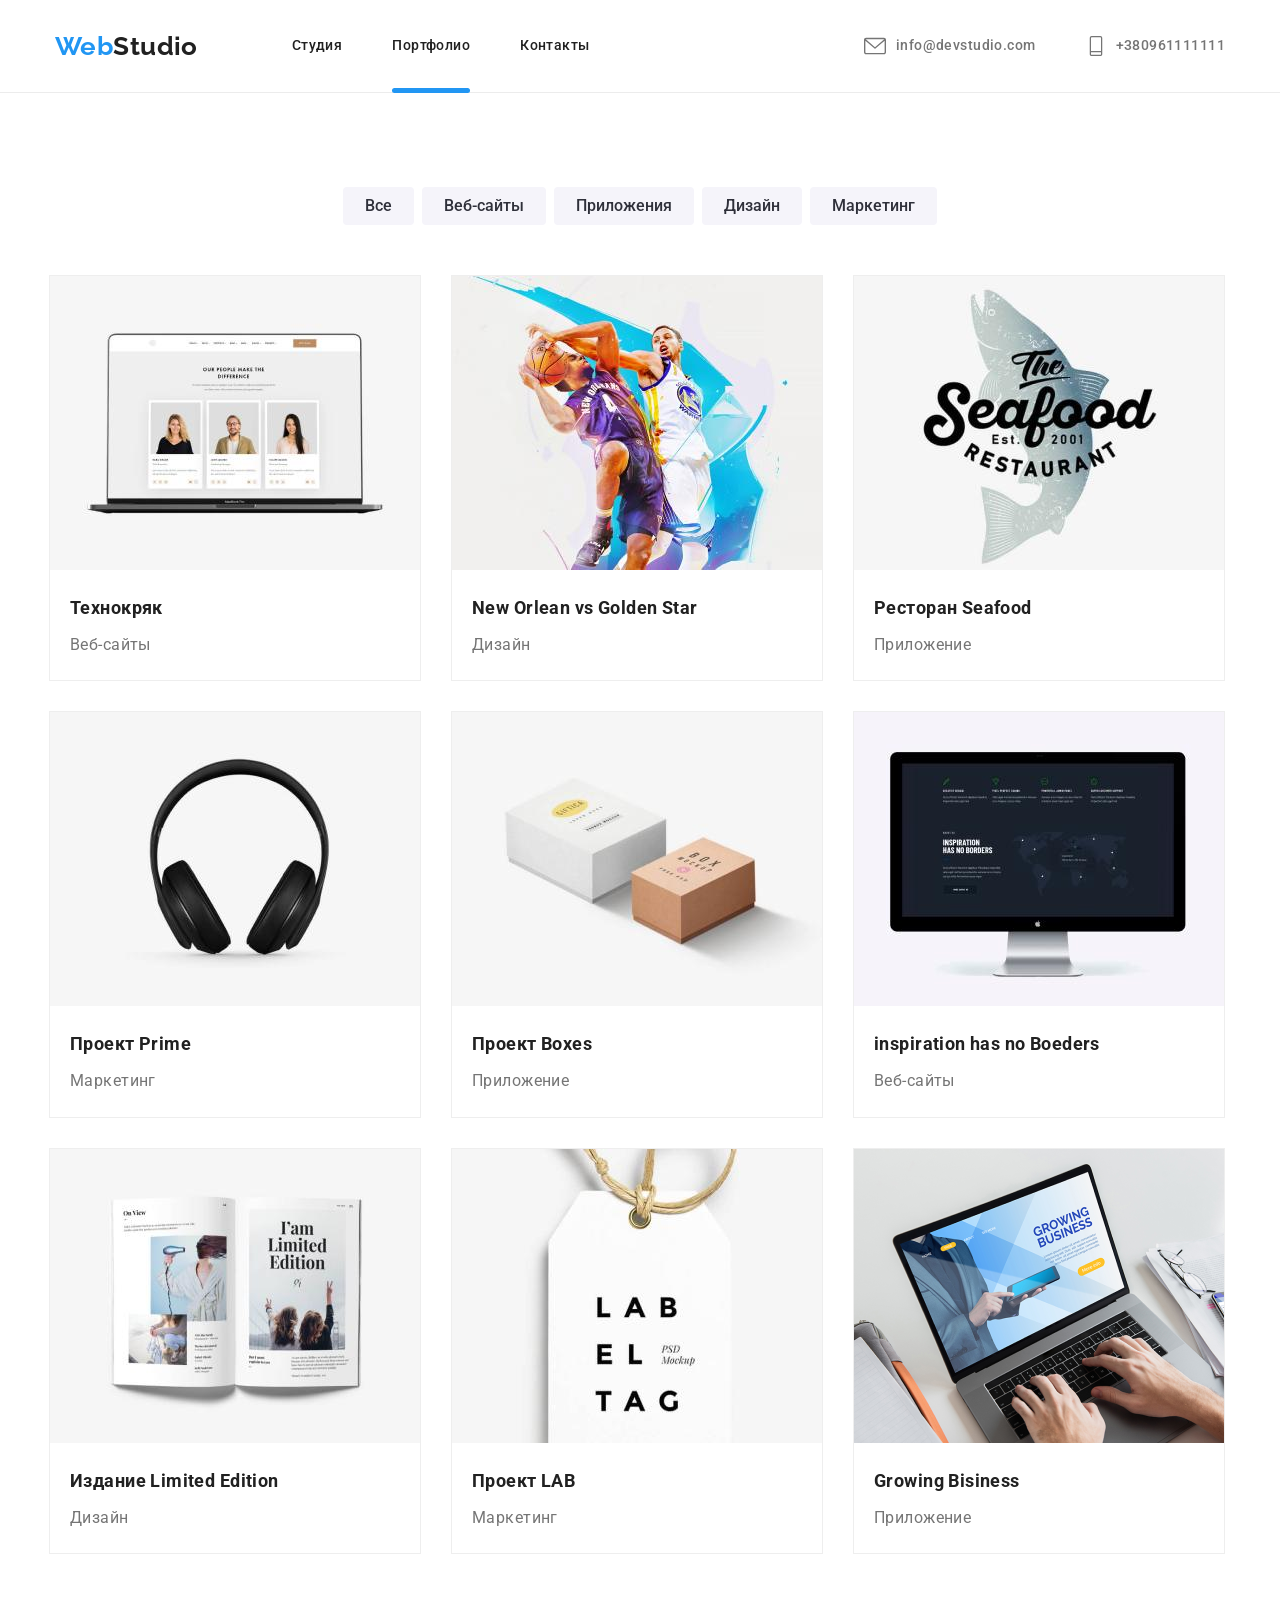
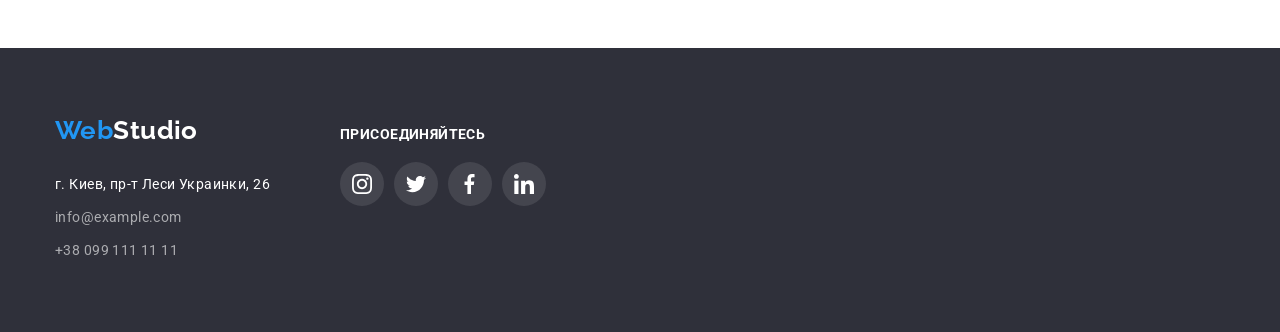
==== portfolio.html @ d7cb38e1 "Add files via upload" ====
<!DOCTYPE html>
<html lang="ru">
  <head>
    <meta charset="UTF-8" />
    <meta http-equiv="X-UA-Compatible" content="IE=edge" />
    <meta name="viewport" content="width=device-width, initial-scale=1.0" />
    <title>Document</title>
    <link rel="preconnect" href="https://fonts.googleapis.com" />
    <link rel="preconnect" href="https://fonts.gstatic.com" crossorigin />
    <link
      href="https://fonts.googleapis.com/css2?family=Raleway:wght@700&family=Roboto:wght@400;500;700;900&display=swap"
      rel="stylesheet"
    />
    <link
      rel="stylesheet"
      href="https://cdnjs.cloudflare.com/ajax/libs/modern-normalize/1.1.0/modern-normalize.min.css"
      integrity="sha512-wpPYUAdjBVSE4KJnH1VR1HeZfpl1ub8YT/NKx4PuQ5NmX2tKuGu6U/JRp5y+Y8XG2tV+wKQpNHVUX03MfMFn9Q=="
      crossorigin="anonymous"
      referrerpolicy="no-referrer"
    />
    <link rel="stylesheet" href="./css/style.css" />
  </head>

  <body>
    <header class="page-header">
      <div class="container header-container">
        <nav class="header-navigation link">
          <a href="/" class="logo link header-logo"> Web<span class="web">Studio</span> </a>
          <ul class="header-list list">
            <li class="header-item">
              <a class="link header-link" href="./index.html">Студия</a>
            </li>
            <li class="header-item">
              <a class="link header-link current" href="./portfolio.html">Портфолио</a>
            </li>
            <li class="header-item">
              <a class="link header-link" href="">Контакты</a>
            </li>
          </ul>
        </nav>

        <ul class="list header-contact">
          <li class="header-mail-item">
            <a class="link header-mail-link" href="mailto:info@devstudio.com">
              <svg class="mail">
                <use href="./images/sprite.svg#icon-mail"></use></svg
              >info@devstudio.com</a
            >
          </li>

          <li class="header-tell-item">
            <a class="link header-tell-link" href="tel:+380961111111">
              <svg class="phone">
                <use href="./images/sprite.svg#icon-phone"></use></svg
              >+380961111111</a
            >
          </li>
        </ul>
      </div>
    </header>
    <main>
      <section class="section">
        <div class="container">
          <ul class="list filter-list">
            <li class="filter-item">
              <button class="button-link" type="button">Все</button>
            </li>
            <li class="filter-item">
              <button class="button-link" type="button">Веб-сайты</button>
            </li>
            <li class="filter-item">
              <button class="button-link" type="button">Приложения</button>
            </li>
            <li class="filter-item">
              <button class="button-link" type="button">Дизайн</button>
            </li>
            <li class="filter-item">
              <button class="button-link" type="button">Маркетинг</button>
            </li>
          </ul>

          <ul class="list flex-container">
            <li class="flex-item cards-box__project-item">
              <a href="" class="cards-box__project-link">
                <div class="cards-box__project-item-bottom">
                  <img src="./images/notebookfront.jpg" alt="Ноутбук с изображением сайта " width="370" />
                  <p class="cards-box__overlay">
                    Технокряк это современная площадка распространения коронавируса. Компании используют эту платформу
                    для цифрового шпионажа и атак на защищённые сервера конкурентов.
                  </p>
                </div>
                <div class="cards-box__portfolio-overlay">
                  <h3 class="cards-box__project-title">Технокряк</h3>
                  <p class="cards-box__project-item-text">Веб-сайты</p>
                </div>
              </a>
            </li>

            <li class="flex-item cards-box__project-item">
              <a href="" class="cards-box__project-link">
                <div class="cards-box__project-item-bottom">
                  <img src="./images/sport.jpg" alt="Баскетболбный матч" width="370" />
                  <p class="cards-box__overlay">
                    Технокряк это современная площадка распространения коронавируса. Компании используют эту платформу
                    для цифрового шпионажа и атак на защищённые сервера конкурентов.
                  </p>
                </div>
                <div class="cards-box__portfolio-overlay">
                  <h3 class="cards-box__project-title">New Orlean vs Golden Star</h3>
                  <p class="cards-box__project-item-text">Дизайн</p>
                </div>
              </a>
            </li>
            <li class="flex-item cards-box__project-item">
              <a href="" class="cards-box__project-link">
                <div class="cards-box__project-item-bottom">
                  <img src="./images/fish.jpg" alt="Новый ресторан " width="370" />
                  <p class="cards-box__overlay">
                    Технокряк это современная площадка распространения коронавируса. Компании используют эту платформу
                    для цифрового шпионажа и атак на защищённые сервера конкурентов.
                  </p>
                </div>
                <div class="cards-box__portfolio-overlay">
                  <h3 class="cards-box__project-title">Ресторан Seafood</h3>
                  <p class="cards-box__project-item-text">Приложение</p>
                </div>
              </a>
            </li>

            <li class="flex-item cards-box__project-item">
              <a href="" class="cards-box__project-link">
                <div class="cards-box__project-item-bottom">
                  <img src="./images/headphones.jpg" alt="Изображение наушников" width="370" />
                  <p class="cards-box__overlay">
                    Технокряк это современная площадка распространения коронавируса. Компании используют эту платформу
                    для цифрового шпионажа и атак на защищённые сервера конкурентов.
                  </p>
                </div>
                <div class="cards-box__portfolio-overlay">
                  <h3 class="cards-box__project-title">Проект Prime</h3>
                  <p class="cards-box__project-item-text">Маркетинг</p>
                </div>
              </a>
            </li>

            <li class="flex-item cards-box__project-item">
              <a href="" class="cards-box__project-link">
                <div class="cards-box__project-item-bottom">
                  <img src="./images/box.jpg" alt="Изображение коробок " width="370" />
                  <p class="cards-box__overlay">
                    Технокряк это современная площадка распространения коронавируса. Компании используют эту платформу
                    для цифрового шпионажа и атак на защищённые сервера конкурентов.
                  </p>
                </div>
                <div class="cards-box__portfolio-overlay">
                  <h3 class="cards-box__project-title">Проект Boxes</h3>
                  <p class="cards-box__project-item-text">Приложение</p>
                </div>
              </a>
            </li>
            <li class="flex-item cards-box__project-item">
              <a href="" class="cards-box__project-link">
                <div class="cards-box__project-item-bottom">
                  <img src="./images/monitor.jpg" alt="Изоброжение монитора" width="370" />
                  <p class="cards-box__overlay">
                    Технокряк это современная площадка распространения коронавируса. Компании используют эту платформу
                    для цифрового шпионажа и атак на защищённые сервера конкурентов.
                  </p>
                </div>
                <div class="cards-box__portfolio-overlay">
                  <h3 class="cards-box__project-title">inspiration has no Boeders</h3>
                  <p class="cards-box__project-item-text">Веб-сайты</p>
                </div>
              </a>
            </li>

            <li class="flex-item cards-box__project-item">
              <a href="" class="cards-box__project-link">
                <div class="cards-box__project-item-bottom">
                  <img src="./images/magazine.jpg" alt="Журнал" width="370" />
                  <p class="cards-box__overlay">
                    Технокряк это современная площадка распространения коронавируса. Компании используют эту платформу
                    для цифрового шпионажа и атак на защищённые сервера конкурентов.
                  </p>
                </div>
                <div class="cards-box__portfolio-overlay">
                  <h3 class="cards-box__project-title">Издание Limited Edition</h3>
                  <p class="cards-box__project-item-text">Дизайн</p>
                </div>
              </a>
            </li>

            <li class="flex-item cards-box__project-item">
              <a href="" class="cards-box__project-link">
                <div class="cards-box__project-item-bottom">
                  <img src="./images/price.jpg" alt="Ценник" width="370" />
                  <p class="cards-box__overlay">
                    Технокряк это современная площадка распространения коронавируса. Компании используют эту платформу
                    для цифрового шпионажа и атак на защищённые сервера конкурентов.
                  </p>
                </div>
                <div class="cards-box__portfolio-overlay">
                  <h3 class="cards-box__project-title">Проект LAB</h3>
                  <p class="cards-box__project-item-text">Маркетинг</p>
                </div>
              </a>
            </li>
            <li class="flex-item cards-box__project-item">
              <a href="" class="cards-box__project-link">
                <div class="cards-box__project-item-bottom">
                  <img src="./images/notebook.png" alt="Работа за ноутбуком  " width="370" />
                  <p class="cards-box__overlay">
                    Технокряк это современная площадка распространения коронавируса. Компании используют эту платформу
                    для цифрового шпионажа и атак на защищённые сервера конкурентов.
                  </p>
                </div>
                <div class="cards-box__portfolio-overlay">
                  <h3 class="cards-box__project-title">Growing Bisiness</h3>
                  <p class="cards-box__project-item-text">Приложение</p>
                </div>
              </a>
            </li>
          </ul>
        </div>
      </section>
    </main>
    <footer class="footer">
      <div class="container footer-container">
        <div class="footer-logo-item">
          <a href="/" class="footer-logo logo link"> Web<span class="web-white">Studio</span> </a>

          <address class="address-item">
            <ul class="list address">
              <li class="address-item">
                <a
                  class="link footer-adress-text"
                  href="https://www.google.com.ua/maps/place/%D0%B1%D1%83%D0%BB.+%D0%9B%D0%B5%D1%81%D0%B8+%D0%A3%D0%BA%D1%80%D0%B0%D0%B8%D0%BD%D0%BA%D0%B8,+2%D0%B0,+%D0%9A%D0%B8%D0%B5%D0%B2,+01001/@50.4380726,30.5230776,17z/data=!3m1!4b1!4m5!3m4!1s0x40d4cf01cf07e4e5:0x1105cfa09cf56e56!8m2!3d50.4380726!4d30.5252663?hl=ru"
                >
                  г. Киев, пр-т Леси Украинки, 26
                </a>
              </li>

              <li class="address-item">
                <a class="footer-contact-link link footer-mail" href="mailto:info@example.com">info@example.com</a>
              </li>
              <li class="address-item">
                <a class="link footer-tel-link" href="tel:+380991111111">+38 099 111 11 11</a>
              </li>
            </ul>
          </address>
        </div>

        <div class="footer-container-item">
          <h2 class="footer-social-item">ПРИСОЕДИНЯЙТЕСЬ</h2>

          <ul class="adress-social-company">
            <li class="adress-social-network">
              <a href="#" class="adress-social-link adress-instagram" aria-label="adress-instagram">
                <svg class="adress-icon" width="20" height="20">
                  <use href="./images/sprite.svg#icon-instagram"></use>
                </svg>
              </a>
            </li>
            <li class="adress-social-network">
              <a href="#" class="adress-social-link adress-twitter" aria-label="adress-twitter">
                <svg class="adress-icon" width="20" height="20">
                  <use href="./images/sprite.svg#icon-twitter"></use>
                </svg>
              </a>
            </li>

            <li class="adress-social-network">
              <a href="#" class="adress-social-link adress-facebook" aria-label="adress-facebook">
                <svg class="adress-icon" width="20" height="20">
                  <use href="./images/sprite.svg#icon-facebook"></use>
                </svg>
              </a>
            </li>

            <li class="adress-social-network">
              <a href="#" class="adress-social-link adress-linkedin" aria-label="adress-linkedin">
                <svg class="adress-icon" width="20" height="20">
                  <use href="./images/sprite.svg#icon-linkidin"></use>
                </svg>
              </a>
            </li>
          </ul>
        </div>
      </div>
    </footer>
  </body>
</html>
---- css/style.css ----
:root {
  --primary-title-color: #ffffff;
  --secondary-title-color: #212121;
  --primary-text-color: #757575;
  --secondary-text-color: #212121;
  --accent-color: #2196f3;
  --heder-text-color: #212121;
  --baground-colour: #2f303a;
  --baground-colour-bottom: #f5f4fa;
  --baground-colour-bott: #188ce8;
  --footer-color: rgba(255, 255, 255, 0.6);
  --border-color: #ececec;
  --pictures-color: #f5f4fa;
  --company-boarder: #afb1b8;
}

p,
h1,
h2,
h3,
h4,
h5,
h6 {
  margin: 0;
}
ul {
  margin: 0;
  padding-left: 0;
}
img {
  display: block;
  max-width: 100%;
  height: auto;
}
address {
  font-style: normal;
}

body {
  font-family: "Roboto", sans-serif;
  letter-spacing: 0.03em;
  font-size: 14px;
  font-weight: 400;
  line-height: 1.7;
  color: var(--primary-text-color);
}

.link {
  text-decoration: none;
  color: inherit;
}

.list {
  list-style: none;
}

/*======================common===============*/
.logo {
  display: flex;
  align-items: center;
  font-family: Raleway;
  font-weight: 700;
  font-size: 26px;
  color: var(--accent-color);
}
.section-title {
  text-align: center;
  margin-bottom: 50px;
  font-weight: 700;
  font-size: 36px;
  line-height: 1.17;
  color: var(--secondary-title-color);
}
.section {
  padding-top: 94px;
  padding-bottom: 94px;
}
.flex-container {
  display: flex;
  flex-wrap: wrap;
  margin-left: -36px;
  margin-top: -30px;
}
.flex-item {
  margin-top: 30px;
  margin-left: 30px;
}

.cards-hover {
  display: block;
}
.cards-hover:hover {
  box-shadow: 1px 4px 6px rgba(0, 0, 0, 0.16), 0px 4px 4px rgba(0, 0, 0, 0.06), 0px 1px 1px rgba(0, 0, 0, 0.12);
}
.cards-hover:hover .portfolio-overlay {
  transform: translateY(0);
}
.cards-hover:nth-child(3n + 0) {
  margin-right: 0;
}
.section-title-client {
  text-align: center;

  margin-bottom: 50px;
  font-weight: 700;
  font-size: 36px;
  line-height: 1.17;
  color: var(--secondary-title-color);
}
.client-icon-menu {
  transition-duration: 250ms;
}
.about-text {
  margin-top: 10px;
}

/*-------------HEADER-------*/
.page-header {
  border-bottom: 1px solid var(--border-color);
}
.button-container {
  width: 696px;
  margin: 0 auto;
  padding-right: 15px;
  padding-left: 15px;
}
.container {
  width: 1200px;
  margin: 0 auto;
  padding-right: 15px;
  padding-left: 15px;
}
.header-container {
  display: flex;
  align-items: center;
}

.header-link {
  display: block;
  padding-top: 32px;
  padding-bottom: 32px;
  position: relative;
  transition-duration: 250ms;
}
.header-link-contact {
  padding-top: 32px;
  padding-bottom: 32px;
  transition-duration: 250ms;
}

.header-link::after,
.header-link.focus {
  content: "";
  position: absolute;
  left: 0;
  bottom: 0;

  display: block;
  width: 100%;
  height: 5px;
  background-color: var(--accent-color);

  opacity: 0;
  transition: opacity 250ms cubic-bezier(0.17, 0.67, 0.83, 0.67);
}
.header-link:hover::after,
.header-link:focus::after {
  opacity: 1;
}
.header-link:focus {
  color: var(--accent-color);
}

.current::after {
  content: "";

  left: 0;
  bottom: -3px;
  display: block;
  border-radius: 4px;
  width: 100%;
  height: 5px;
  background-color: var(--accent-color);

  opacity: 1;
  transition: opacity 250ms cubic-bezier(0.17, 0.67, 0.83, 0.67);
}

.header-portfolio-link::after,
.header-portfolio-link:focus {
  content: "";
  position: absolute;
  left: 0;
  bottom: 0;

  display: block;
  width: 100%;
  height: 5px;
  background-color: var(--accent-color);

  opacity: 0;
  transition: opacity 250ms cubic-bezier(0.17, 0.67, 0.83, 0.67);
}
.header-portfolio-link:hover::after,
.header-portfolio-link:focus::after {
  opacity: 1;
}
.header-portfolio-link:focus {
  color: var(--accent-color);
}

.header-navigation {
  display: flex;
}
.header-tell-item {
  display: flex;
  align-items: center;
}

.web {
  color: var(--heder-text-color);
}

.button-link {
  font-family: inherit;
  font-weight: 500;
  line-height: 1.6;
  font-size: 16px;
  color: var(--baground-colour);
  border: none;
  background-color: var(--baground-colour-bottom);

  padding: 6px 22px;
  border-radius: 4px;
  transition-duration: 250ms;
}
.button-link:hover,
.button-link:focus {
  background-color: var(--accent-color);
  color: var(--primary-title-color);
  cursor: pointer;
  box-shadow: 0px 3px 1px rgba(0, 0, 0, 0.1), 0px 1px 2px rgba(0, 0, 0, 0.08), 0px 2px 2px rgba(0, 0, 0, 0.12);
}

.header-list {
  color: var(--secondary-title-color);
  display: flex;
  align-items: center;
}
.header-item {
  font-weight: 500;
}

.header-item:last-child {
  margin: 0;
}

.header-item:not(:last-child) {
  margin-right: 50px;
}
.mail {
  width: 22px;
  height: 22px;
  margin-right: 10px;
  fill: currentColor;
}

.mail:hover {
  fill: var(--accent-color);
}

.header-list :hover,
.focus,
.current-link {
  color: var(--accent-color);
  text-decoration: none;
}
.header-mail-link:hover {
  color: var(--accent-color);
}
.header-mail-link:focus {
  color: var(--accent-color);
}

.header-contact {
  margin-left: auto;
  display: flex;
  align-items: center;

  font-weight: 500;
  line-height: 1.14;
}
.header-number {
  margin-right: 50px;
}

.header-tell-link {
  font-weight: 500;
  line-height: 1.14;
  color: var(--primary-text-color);
  display: flex;
  align-items: center;
  margin-right: inherit;
  transition-duration: 250ms;
}
.header-tell-link:hover {
  color: var(--accent-color);
}
.header-tell-link:focus {
  color: var(--accent-color);
}

.header-mail-link {
  display: flex;
  align-items: center;
  transition-duration: 250ms;

  font-weight: 500;
  line-height: 1.14;
  color: var(--primary-text-color);
}
.header-tell-link:hover,
.focus {
  color: var(--accent-color);
}
.header-mail-item {
  margin-right: 50px;
  display: flex;
  align-items: center;

  padding: 0px;
}

.hero-btn {
  padding: 10px 32px;
  font-family: inherit;
  background-color: var(--accent-color);
  color: var(--primary-title-color);
  cursor: pointer;
  border: none;
  font-size: 16px;
  line-height: 1.87;

  box-shadow: 0px 3px 1px rgba(0, 0, 0, 0.1), 0px 1px 2px rgba(0, 0, 0, 0.08), 0px 2px 2px rgba(0, 0, 0, 0.12);
  border-radius: 4px;
}

.hero-btn:hover {
  background-color: var(--baground-colour-bott);
}
.hero-btn:focus {
  background-color: var(--baground-colour-bott);
}

.modal-window__hero-btn {
  padding: 10px 32px;
  font-family: inherit;
  background-color: var(--accent-color);
  color: var(--primary-title-color);
  cursor: pointer;
  border: none;
  font-size: 16px;
  line-height: 1.87;
  -webkit-box-shadow: 0px 3px 1px rgba(0, 0, 0, 0.1), 0px 1px 2px rgba(0, 0, 0, 0.08), 0px 2px 2px rgba(0, 0, 0, 0.12);
  box-shadow: 0px 3px 1px rgba(0, 0, 0, 0.1), 0px 1px 2px rgba(0, 0, 0, 0.08), 0px 2px 2px rgba(0, 0, 0, 0.12);
  -webkit-border-radius: 4px;
  border-radius: 4px;

  transition-duration: 250ms;
  cursor: pointer;
  font-weight: 700;
  margin-top: 30px;
}

.modal-window__hero-btn:hover,
.focus {
  background-color: var(--baground-colour-bott);
}

.modal-window__hero-title {
  color: floralwhite;

  height: 120px;
  font-weight: 900;
  font-size: 44px;
  line-height: 60px;
  justify-content: center;
  align-items: center;
  max-width: 1600px;
  text-transform: uppercase;
}

.backdrop {
  position: fixed;
  top: 0;
  left: 0;
  width: 100%;
  height: 100%;
  background-image: -webkit-gradient(
    linear,
    left top,
    left bottom,
    from(rgba(47, 48, 58, 0.4)),
    to(rgba(47, 48, 58, 0.4))
  );
  background-image: -webkit-linear-gradient(rgba(47, 48, 58, 0.4), rgba(47, 48, 58, 0.4));
  background-image: -o-linear-gradient(rgba(47, 48, 58, 0.4), rgba(47, 48, 58, 0.4));
  background-image: linear-gradient(rgba(47, 48, 58, 0.4), rgba(47, 48, 58, 0.4));
  cursor: pointer;
  transition-duration: 250ms;
}

.backdrop.is-hidden {
  opacity: 0;
  pointer-events: none;
  transition-duration: 250ms;
}

.modal-window__modal {
  position: absolute;
  top: 50%;
  left: 50%;
  -webkit-transform: translate(-50%, -50%);
  -ms-transform: translate(-50%, -50%);
  transform: translate(-50%, -50%);
  min-height: 561px;
  min-width: 528px;
  padding: 30px;
  background: #ffffff;
  -webkit-box-shadow: 0px 1px 3px rgba(0, 0, 0, 0.12), 0px 1px 1px rgba(0, 0, 0, 0.14), 0px 2px 1px rgba(0, 0, 0, 0.2);
  box-shadow: 0px 1px 3px rgba(0, 0, 0, 0.12), 0px 1px 1px rgba(0, 0, 0, 0.14), 0px 2px 1px rgba(0, 0, 0, 0.2);
  -webkit-border-radius: 4px;
  border-radius: 4px;
  width: 528px;
  height: 581px;
}

.modal-window__button-close {
  width: 30px;
  height: 30px;
  -webkit-border-radius: 50%;
  border-radius: 50%;
  background-color: var(--primary-title-color);
  border: 1px solid gray;
  position: absolute;
  top: 8px;
  right: 8px;
  cursor: pointer;
  font-size: 1.5em;
  -webkit-transition: 0.3s linear var(--accent-color);
  -o-transition: 0.3s linear var(--accent-color);
  transition: 0.3s linear var(--accent-color);
  -webkit-box-pack: center;
  -webkit-justify-content: center;
  -ms-flex-pack: center;
  justify-content: center;
  -webkit-box-align: center;
  -webkit-align-items: center;
  -ms-flex-align: center;
  align-items: center;
  transition-duration: 250ms;
}
.modal-headline {
  font-size: 20px;
  letter-spacing: 0.03em;
  color: var(--baground-colour);
}
.modal__name {
  margin-right: 453px;
  font-weight: 400;
  font-size: 12px;
  line-height: 14px;
  margin-top: 12px;
}

.modal-window__button-close:hover {
  color: var(--accent-color);
}

.modal-window__modal-form {
  padding-top: 12px;
  width: 448px;
  height: 40px;
  margin-left: 8px;
}

.modal__headline {
  font-size: 19px;
  line-height: 1.1px;
  letter-spacing: 0.03em;
  color: #212121;
}

.modal-form__input-box {
  display: block;
  margin-bottom: 20px;
  font-size: 12px;
  position: relative;
}

.textarea-label {
  display: block;
  font-size: 12px;
  position: absolute;
  top: 0;
  -webkit-transform: translate(10px, 14px);
  -ms-transform: translate(10px, 14px);
  transform: translate(10px, 14px);
  -webkit-transition: 0.1s linear transform;
  -o-transition: 0.1s linear transform;
  transition: 0.1s linear transform;
}

.modal-window__message-box {
  position: relative;
}

.modal-window__form-message:focus + .textarea-label {
  -webkit-transform: translate(0px, -14px);
  -ms-transform: translate(0px, -14px);
  transform: translate(0px, -14px);
  color: var(--accent-color);
}

.modal-window__form-input,
.modal-window__form-message {
  width: 100%;
  height: 40px;
  border: 1px solid rgba(33, 33, 33, 0.2);
  -webkit-border-radius: 4px;
  border-radius: 4px;
  margin-top: 4px;
  padding: 0 10px 0 35px;
  -webkit-transition: 0.3s linear border;
  -o-transition: 0.3s linear border;
  transition: 0.3s linear border;
}

.modal-window__form-message {
  font-family: inherit;
  resize: none;
  height: 120px;
  padding: 12px 16px;
  width: 448px;
  height: 120px;
}

.modal-window__form-message::-webkit-input-placeholder {
  color: rgba(117, 117, 117, 0.5);
}

.modal-window__form-message:-ms-input-placeholder {
  color: rgba(117, 117, 117, 0.5);
}

.modal-window__form-message::-ms-input-placeholder {
  color: rgba(117, 117, 117, 0.5);
}

.modal-window__form-message::placeholder {
  color: rgba(117, 117, 117, 0.5);
}
.modal-window__form-input-box {
  position: relative;
}
.modal-window__form-input-icon {
  width: 18px;
  height: 18px;
  position: absolute;
  top: 54%;
  left: 10px;
}

.modal-window__form-input:focus + svg {
  fill: var(--accent-color);
}

.modal-window__form-input:focus {
  outline: none;
  border: 1px solid var(--accent-color);
}

.modal-window__policy-box {
  font-size: 14px;
  color: var(--primary-text-color);
  margin-bottom: 30px;
  -webkit-box-align: center;
  -webkit-align-items: center;
  -ms-flex-align: center;
  align-items: center;
}

.modal-window__policy-box a {
  color: var(--accent-color);
  text-decoration: underline;
}

.modal-window__policy-checkbox {
  width: 1px;
  height: 1px;
  margin: -1px;
  border: 0px;
  padding: 0px;
  clip: rect(0 0 0 0);
  overflow: hidden;
  margin-top: 20px;
}

.modal-window__policy-box::before {
  content: "";
  width: 16px;
  height: 16px;
  border: 1px solid var(--heder-text-color);
  -webkit-border-radius: 2px;
  border-radius: 2px;
  margin-right: 10px;
}

.modal-window__form-submit-btn {
  padding: 10px 32px;
  font-family: inherit;
  background-color: var(--accent-color);
  color: var(--primary-title-color);
  cursor: pointer;
  border: none;
  font-size: 16px;
  line-height: 1.87;
  width: 200px;
  height: 50px;
  border-radius: 4px;
  margin-top: 30px;
}
.modal-window__textarea-label {
  margin-right: 425px;
}

.icons__picture {
  margin-left: auto;
  margin-right: auto;
  list-style: none;
}

.modal-window__policy-checkbox:focus + .policy-box::before {
  background-color: var(--accent-color);
  background-image: url(../images/icons/checkbox-tip.svg);
  background-repeat: no-repeat;
  background-position: center;
  -webkit-background-size: contain;
  background-size: contain;
}

.modal-window__policy-checkbox:checked + .policy-box::before {
  border: 2px solid var(--accent-color);
}

/*-------------HERO-------*/
ul {
  margin: 0;
  padding: 0;
  list-style: none;
}
.hero-title {
  margin-left: auto;
  margin-right: auto;
  margin-bottom: 30px;
  text-align: center;
  font-weight: 900;
  font-size: 44px;
  line-height: 1.5;
  text-transform: uppercase;
  max-width: 690px;

  color: var(--primary-title-color);
}
.icons-section {
  padding-top: 60px;
}

.picture {
  display: flex;
  margin-left: auto;
  margin-right: auto;
}

.client-menu {
  display: flex;
  justify-content: center;
  align-items: center;
  color: var(--accent-color);
  border: 1px solid var(--primary-text-color);
  border-radius: 4px;
  width: 270px;
  height: 120px;
  background-color: var(--pictures-color);
  border: none;
}
.company-client-menu {
  align-items: center;
  width: 170px;
  height: 92px;
  margin-left: 30px;
}

.picture-company {
  display: flex;
  margin-left: -30px;
}

.client-item-menu {
  display: flex;
  justify-content: center;
  align-items: center;
  fill: var(--company-boarder);
  width: 100%;
  height: 100%;
  border: 1px solid var(--company-boarder);
  border-radius: 4px;
  transition-duration: 250ms;
}
.client-item-menu:hover {
  border-color: var(--accent-color);
  fill: var(--accent-color);
}
.client-item-menu:focus {
  fill: var(--accent-color);
}

.client-item {
  margin-right: 30px;
}
.client-item:last-child {
  margin-right: 0;
}

.phone {
  width: 20px;
  height: 20px;
  margin-right: 10px;
  display: flex;
  align-items: center;

  fill: currentColor;
}
.phone:hover,
.focus {
  fill: var(--accent-color);
}
.social {
  display: flex;

  justify-content: center;
}
.social-company {
  margin-bottom: 30px;
  display: flex;
  align-items: center;
  justify-content: center;
}
.social-network {
  justify-content: center;
}

.social-link {
  display: block;
  width: 44px;
  height: 44px;
  border-radius: 50%;
  background-color: var(--primary-title-color);
  transition-duration: 500ms;
}
.instagram,
.twitter,
.facebook,
.linkedin {
  display: flex;
  justify-content: center;
  align-items: center;
}
.icon {
  fill: var(--company-boarder);
}
.social-link:hover,
.social-link:focus {
  background-color: var(--accent-color);
}
.social-link:hover .icon {
  fill: var(--primary-title-color);
}

.social-link:focus .icon {
  fill: var(--primary-title-color);
}

.project-item {
  flex-basis: calc(100% / 3 - 30px);
}
.portfolio-wrap {
  position: relative;
}

.about-item {
  flex-basis: calc(100% / 4 - 30px);
}
.work-section {
  padding-top: 0;
}

.team-title {
  display: flex;
  margin-left: -30px;
  margin-top: -30px;
}
.work-item {
  flex-basis: calc(100% / 3 - 30px);
}

.team-item-title {
  margin-bottom: 10px;
  font-weight: 500;
  font-size: 16px;
  line-height: 1.19;
  color: var(--heder-text-color);
}
.about-title {
  display: flex;
  justify-content: start;
  font-size: 14px;
  line-height: 1.14;
  text-transform: uppercase;
  color: var(--secondary-text-color);
  margin-top: 30px;
}
.about-title {
  margin-bottom: 10px;
}

.team-item {
  flex-basis: calc(100% / 4 - 30px);
  box-shadow: 0px 1px 3px rgba(0, 0, 0, 0.12), 0px 1px 1px rgba(0, 0, 0, 0.14), 0px 2px 1px rgba(0, 0, 0, 0.2);
  border-radius: 0px 0px 4px 4px;
  background-color: var(--primary-title-color);
}

.team-item-text {
  font-size: 16px;
  margin-bottom: 16px;
}
.team-section {
  background-color: var(--baground-colour-bottom);
}
.team-item-bottom {
  text-align: center;
  padding-top: 30px;
  padding-bottom: 30px;
}

.icon-Ellipse {
  width: 44px;
  height: 44px;
}
.social-network {
  justify-content: center;
  margin-left: 10px;
  transition-duration: 500ms;
}

/*-------------FOTER-------*/
.hero-section {
  margin: 0 auto;
  background-color: var(--baground-colour);
  padding-bottom: 180px;
  padding-top: 200px;
  text-align: center;
  background-image: linear-gradient(rgba(47, 48, 58, 0.4), rgba(47, 48, 58, 0.4)), url(../images/Img.png);
  width: 1450px;
  background-repeat: no-repeat;
}

.footer {
  padding: 60px 0;
  background-color: var(--baground-colour);
}

.post-logo-link link {
  font-weight: 700;
  font-size: 26px;
  line-height: 1.19;
  color: var(--accent-color);
}

.footer-adress-text {
  font-size: 14px;
  line-height: 1.8;
  color: var(--primary-title-color);
  transition-duration: 250ms;
}
.header-tell {
  font-size: 14px;
  line-height: 1.7;
  letter-spacing: 0.03em;
  color: var(--primary-text-color);
}
.footer-social-link {
  display: flex;
  align-items: center;
  justify-content: center;
}

.footer-logo {
  margin-bottom: 20px;
}
.footer-container {
  display: flex;
  align-items: baseline;
}
.footer-social-company {
  text-align: center;

  font-weight: 700;
  font-size: 36px;
  line-height: 1.17;
  color: var(--secondary-title-color);
}
.footer-social-item {
  margin-bottom: 20px;
  font-weight: 700;
  font-size: 14px;
  line-height: 1.17;
  color: var(--primary-title-color);
}
.social-company {
  margin-bottom: 30px;
  display: flex;
  align-items: center;
  justify-content: center;
}

.footer-contact-link {
  color: var(--footer-color);
  margin-bottom: 9px;
  transition-duration: 250ms;
}

.footer-tel-link {
  color: var(--footer-color);
  transition-duration: 250ms;
}

.footer-tel-link:hover,
.focus {
  color: var(--accent-color);
}

.filter-list {
  display: flex;

  justify-content: center;
  margin-bottom: 50px;
  margin-top: -8px;
}
.flex-item {
  margin-top: 30px;
  margin-left: 30px;

  background-color: var(--primary-title-color);
}
.shild__elment__overlay {
  position: relative;
}

.shild__elment__overlay-3 {
  position: absolute;
  width: 370px;
  height: 70px;
  top: 0;
  right: 0;
  right: 0;
  left: 0;
  margin-top: 224px;
  background-color: rgba(47, 48, 58, 0.8);
}
.shild__text {
  font-family: "Roboto";
  font-style: normal;
  font-weight: 700;
  font-size: 14px;
  line-height: 16px;
  text-align: center;
  letter-spacing: 0.03em;
  text-transform: uppercase;
  color: var(--primary-title-color);
  margin-top: 27px;

  height: 16px;
}
.shild__text:focus {
  transition-duration: 250ms;
}
.filter-item {
  margin: 8px;
  margin-right: 0;
  margin-bottom: 0;
}

.filter-item:first-child {
  margin-left: 0;
}
.item:not(:last-child) {
  margin-bottom: 9px;
}
.adress-social-company {
  display: flex;
}
.address-item {
  margin-bottom: 9px;
}
.address-item:focus {
  color: var(--accent-color);
}
.footer-container-item {
  margin-left: 0;
  margin-left: 70px;
}
.adress-item:first-child {
  margin-top: 0;
}
.adress-footer-social-link {
  display: flex;
  align-items: center;
  justify-content: center;
}
.adress-social-link {
  display: block;
  width: 44px;
  height: 44px;
  border-radius: 50%;
  background-color: rgba(255, 255, 255, 0.1);
  transition-duration: 250ms;
}
.adress-social-network {
  margin-left: 10px;
}
.adress-social-network:first-child {
  margin: 0;
}

.adress-instagram,
.adress-twitter,
.adress-facebook,
.adress-linkedin {
  display: flex;
  justify-content: center;
  align-items: center;
}
.adress-icon {
  fill: var(--primary-title-color);
}
.adress-social-link:hover,
.adress-social-link:focus {
  background-color: var(--accent-color);
}
.adress-social-link:hover .adress-icon {
  fill: var(--primary-title-color);
}
.footer-mail {
  width: 22px;
  height: 22px;

  fill: currentColor;
}
.footer-mail:hover {
  color: var(--baground-colour-bott);
}
.footer-mail:focus {
  color: var(--accent-color);
}

.footer-adress-text:hover {
  color: var(--baground-colour-bott);
}
.footer-adress-text:focus {
  color: var(--accent-color);
}

/*-------------PAGE2-------*/

.header-link-page2:focus {
  font-size: 16px;
  line-height: 1.6;
}

.project-title {
  margin-bottom: 4px;
  font-weight: 700;
  font-size: 18px;
  line-height: 2;
  color: var(--secondary-title-color);
}
.project-item-text {
  font-size: 16px;
  line-height: 1.9;
  color: var(--primary-text-color);
}
.project-item-bottom {
  padding: 20px 24px;
  border: 1px solid #eeeeee;
  border-top: none;
}

.header-logo {
  margin-right: 94px;
  padding-top: 24px;
  padding-bottom: 24px;
}

.web-white {
  font-family: Raleway;
  font-weight: 700;
  font-size: 26px;
  color: var(--primary-title-color);
}
.cards-box__project-title {
  margin-bottom: 4px;
  font-weight: 700;
  font-size: 18px;
  line-height: 2;
  color: var(--secondary-title-color);
}

.cards-box__project-item-text {
  font-size: 16px;
  line-height: 1.9;
  color: var(--primary-text-color);
}
.cards-box__project-link {
  text-decoration: none;
  display: block;
}

.cards-box__project-item {
  transition-duration: 250ms;
  border: 1px solid #eeeeee;
}

.cards-box__project-link:hover .cards-box__overlay {
  text-decoration: none;
  -webkit-transform: translateY(0);
  -ms-transform: translateY(0);
  transform: translateY(0);
}

.cards-box__project-item:hover {
  box-shadow: 0px 1px 1px rgba(0, 0, 0, 0.12), 0px 4px 4px rgba(0, 0, 0, 0.06), 1px 4px 6px rgba(0, 0, 0, 0.16);
}
.cards-box__project-link:focus {
  box-shadow: 0px 1px 1px rgba(0, 0, 0, 0.12), 0px 4px 4px rgba(0, 0, 0, 0.06), 1px 4px 6px rgba(0, 0, 0, 0.16);
}

.cards-box__project-link:focus .cards-box__overlay {
  text-decoration: none;
  -webkit-transform: translateY(0);
  -ms-transform: translateY(0);
  transform: translateY(0);
}

.cards-box__project-item-bottom {
  overflow: hidden;
  position: relative;
}
.page-header__ {
  margin-right: 94px;
}

.cards-box__overlay {
  -webkit-transform: translateY(101%);
  -ms-transform: translateY(101%);
  transform: translateY(101%);
  position: absolute;
  top: 0;
  left: 0;
  width: 100%;
  height: 100%;
  background-color: var(--accent-color);
  opacity: 0.9;
  -webkit-transition: -webkit-transform 250ms linear;
  transition: -webkit-transform 250ms linear;
  -o-transition: transform 250ms linear;
  transition: transform 250ms linear;
  transition: transform 250ms linear, -webkit-transform 250ms linear;
  color: #f5f4fa;
  padding-right: 24px;
  -webkit-box-align: center;
  -webkit-align-items: center;
  -ms-flex-align: center;
  align-items: center;
}
.cards-box__portfolio-overlay {
  padding: 20px;
}

.btn {
  display: inline-flex;
  position: absolute;
  border: none;
  margin: 0;
  padding: 10px 30px;
  border-radius: 3px;
  background-color: teal;
  color: var(--primary-title-color);
  font: inherit;
  cursor: pointer;
  transition: background-color 250ms cubic-bezier(0.17, 0.67, 0.83, 0.67);
  overflow: hidden;
}
.btn::before {
  content: "";
  display: inline-block;
  width: 20px;
  height: 20px;
  margin-right: 5px;
  background-color: red;
  transition: transform 250ms cubic-bezier(0.17, 0.67, 0.83, 0.67);
}
.btn::after {
  content: "";
  display: inline-block;
  position: absolute;
  top: 50%;
  left: 30px;
  width: 20px;
  height: 20px;
  transform: translateY(calc(-50% + 40px));
  transition: transform 250ms cubic-bezier(0.17, 0.67, 0.83, 0.67);
  margin-right: 5px;

  background-color: blue;
}
.btn:hover::before {
  transform: translateY(-50px);
}

.btn:hover::after {
  transform: translateY(-50%);
}

.btn:hover,
.btn:focus {
  background-color: pink;
}
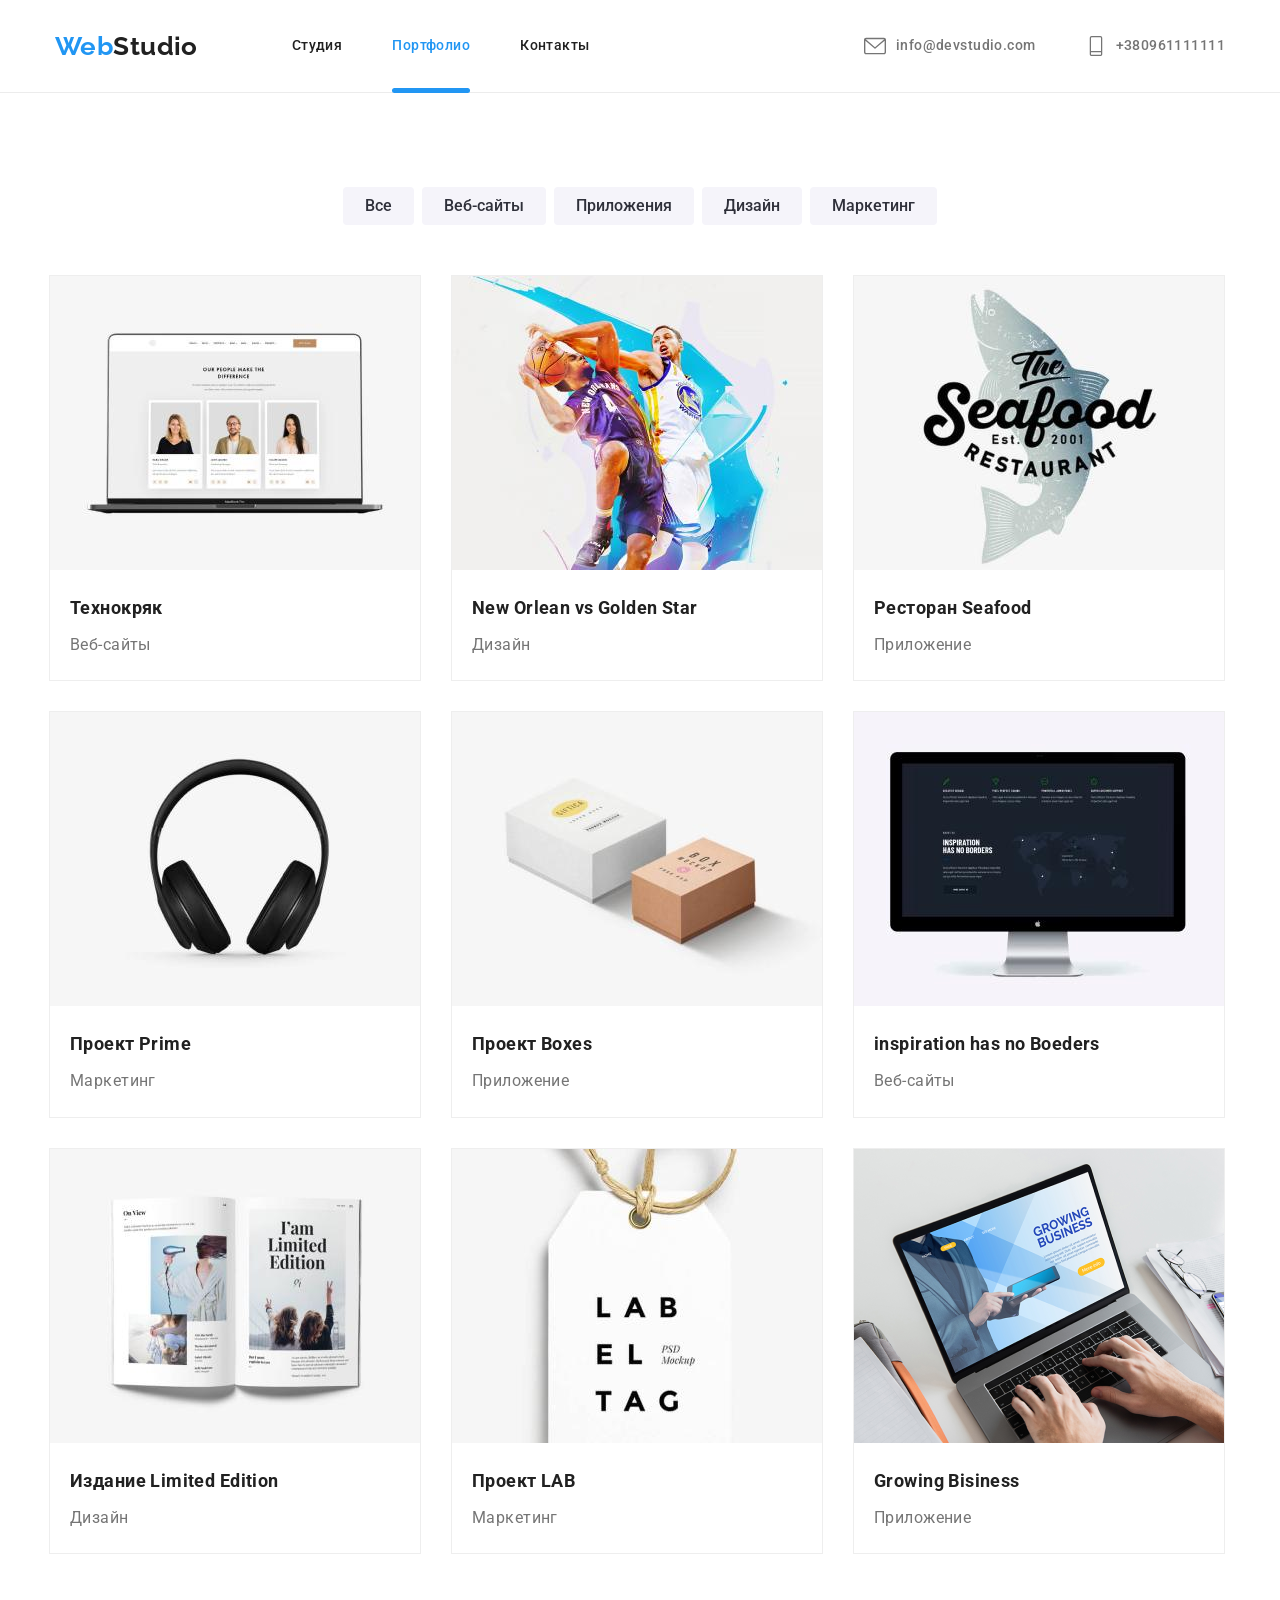
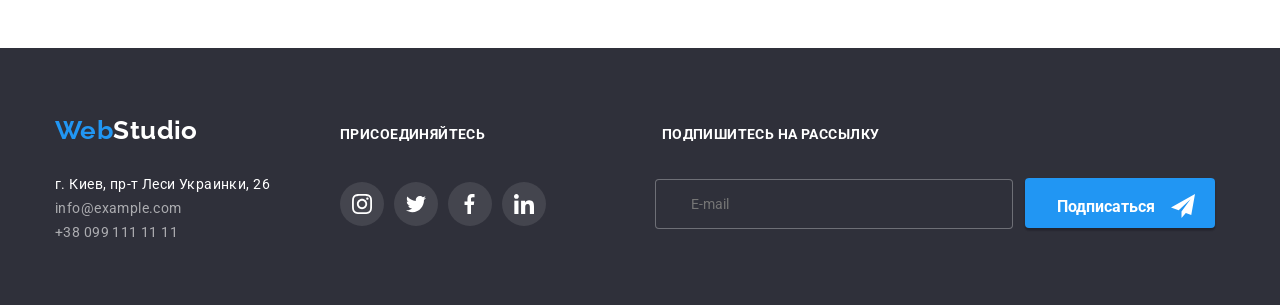
==== commit 8a1c52be: "Add files via upload" ====
--- a/portfolio.html
+++ b/portfolio.html
@@ -31,7 +31,7 @@
               <a class="link header-link" href="./index.html">Студия</a>
             </li>
             <li class="header-item">
-              <a class="link header-link current" href="./portfolio.html">Портфолио</a>
+              <a class="link header-link current current-link" href="./portfolio.html">Портфолио</a>
             </li>
             <li class="header-item">
               <a class="link header-link" href="">Контакты</a>
@@ -226,24 +226,26 @@
     </main>
     <footer class="footer">
       <div class="container footer-container">
-        <div class="footer-logo-item">
-          <a href="/" class="footer-logo logo link"> Web<span class="web-white">Studio</span> </a>
-
-          <address class="address-item">
-            <ul class="list address">
-              <li class="address-item">
+        <div class="label__footer-logo-item">
+          <a href="/" class="label__footer-logo logo link"> Web<span class="label__web-white">Studio</span> </a>
+
+          <address class="navigation__address-item">
+            <ul class="list navigation__address">
+              <li class="navigation__address-item">
                 <a
-                  class="link footer-adress-text"
+                  class="link navigation__footer-address-text"
                   href="https://www.google.com.ua/maps/place/%D0%B1%D1%83%D0%BB.+%D0%9B%D0%B5%D1%81%D0%B8+%D0%A3%D0%BA%D1%80%D0%B0%D0%B8%D0%BD%D0%BA%D0%B8,+2%D0%B0,+%D0%9A%D0%B8%D0%B5%D0%B2,+01001/@50.4380726,30.5230776,17z/data=!3m1!4b1!4m5!3m4!1s0x40d4cf01cf07e4e5:0x1105cfa09cf56e56!8m2!3d50.4380726!4d30.5252663?hl=ru"
                 >
                   г. Киев, пр-т Леси Украинки, 26
                 </a>
               </li>
 
-              <li class="address-item">
-                <a class="footer-contact-link link footer-mail" href="mailto:info@example.com">info@example.com</a>
+              <li class="navigation__address-item">
+                <a class="navigation__footer-contact-link link footer-mail" href="mailto:info@example.com"
+                  >info@example.com</a
+                >
               </li>
-              <li class="address-item">
+              <li class="navigation__address-item">
                 <a class="link footer-tel-link" href="tel:+380991111111">+38 099 111 11 11</a>
               </li>
             </ul>
@@ -251,42 +253,136 @@
         </div>
 
         <div class="footer-container-item">
-          <h2 class="footer-social-item">ПРИСОЕДИНЯЙТЕСЬ</h2>
-
-          <ul class="adress-social-company">
-            <li class="adress-social-network">
-              <a href="#" class="adress-social-link adress-instagram" aria-label="adress-instagram">
-                <svg class="adress-icon" width="20" height="20">
+          <h2 class="social-block__footer-social-item">ПРИСОЕДИНЯЙТЕСЬ</h2>
+
+          <ul class="social-block__address-social-company">
+            <li class="social-block__address-social-network">
+              <a href="#" class="social-block__address-social-link address-instagram" aria-label="address-instagram">
+                <svg class="social-block__address-icon" width="20" height="20">
                   <use href="./images/sprite.svg#icon-instagram"></use>
                 </svg>
               </a>
             </li>
-            <li class="adress-social-network">
-              <a href="#" class="adress-social-link adress-twitter" aria-label="adress-twitter">
-                <svg class="adress-icon" width="20" height="20">
+            <li class="social-block__address-social-network">
+              <a href="#" class="social-block__address-social-link address-twitter" aria-label="address-twitter">
+                <svg class="social-block__address-icon" width="20" height="20">
                   <use href="./images/sprite.svg#icon-twitter"></use>
                 </svg>
               </a>
             </li>
 
-            <li class="adress-social-network">
-              <a href="#" class="adress-social-link adress-facebook" aria-label="adress-facebook">
-                <svg class="adress-icon" width="20" height="20">
+            <li class="social-block__address-social-network">
+              <a href="#" class="social-block__address-social-link address-facebook" aria-label="address-facebook">
+                <svg class="social-block__address-icon" width="20" height="20">
                   <use href="./images/sprite.svg#icon-facebook"></use>
                 </svg>
               </a>
             </li>
 
-            <li class="adress-social-network">
-              <a href="#" class="adress-social-link adress-linkedin" aria-label="adress-linkedin">
-                <svg class="adress-icon" width="20" height="20">
+            <li class="social-block__address-social-network">
+              <a href="#" class="social-block__address-social-link address-linkedin" aria-label="address-linkedin">
+                <svg class="social-block__address-icon" width="20" height="20">
                   <use href="./images/sprite.svg#icon-linkidin"></use>
                 </svg>
               </a>
             </li>
           </ul>
+        </div>
+
+        <div class="mail-modal__footer-form">
+          <b class="mail-modal__footer-modal-headline"> ПОДПИШИТЕСЬ НА РАССЫЛКУ</b>
+          <form class="mail-modal__footer-modal-form"></form>
+          <label class="mail-modal__footer-form-input-box"> </label>
+
+          <div class="mail-modal__footer-form-button">
+            <input type="search" placeholder="E-mail" name="user-name" class="mail-modal__footer-form-input" required />
+
+            <div class="footer__form-button">
+              <button type="submit" class="footer__modal-window__hero-btn">
+                Подписаться
+
+                <svg class="mail-modal__footer-icon">
+                  <use href="./images/footer-icon.svg#icon-icon-send"></use>
+                </svg>
+              </button>
+            </div>
+          </div>
+        </div>
+      </div>
+      <div class="backdrop is-hidden" data-modal>
+        <div class="modal-window__modal">
+          <button type="button" class="modal-window__button-close" data-modal-close>&#xd7;</button>
+          <b class="modal-headline"> Оставьте свои данные, мы вам перезвоним</b>
+          <form class="modal-window__modal-form"></form>
+          <div class="madalka-window">
+            <label class="modal-window__form-input-box"></label>
+            <h2 class="modal__name">Имя</h2>
+
+            <div class="modalka-window__input">
+              <input
+                type="tel"
+                name="user-name"
+                class="modal-window__form-input"
+                pattern="[0-9]{10}"
+                title=" 050505050"
+                required
+              />
+
+              <svg class="modal-window__form-input-icon" width="18" height="18">
+                <use href="./images/modal-sprite.svg#icon-person-black-18dp-1"></use>
+              </svg>
+            </div>
+          </div>
+
+          <div class="madalka-window">
+            <label class="modal-window__form-input-box"> </label>
+            <h2 class="modal__name">Телефон</h2>
+
+            <div class="modalka-window__input">
+              <input
+                type="tel"
+                name="user-number"
+                class="modal-window__form-input"
+                pattern="[0-9]{10}"
+                title=" 050505050"
+                required
+              />
+
+              <svg class="modal-window__form-input-icon" width="18" height="18">
+                <use href="./images/modal-sprite.svg#icon-phone-black-18dp-1"></use>
+              </svg>
+            </div>
+          </div>
+          <div class="madalka-window">
+            <label class="modal-window__form-input-box"></label>
+            <h2 class="modal__name">Почта</h2>
+
+            <div class="modalka-window__input">
+              <input type="email" name="user-mail" class="modal-window__form-input" />
+
+              <svg class="modal-window__form-input-icon" width="18" height="18">
+                <use href="./images/modal-sprite.svg#icon-email-black-18dp-1"></use>
+              </svg>
+            </div>
+          </div>
+          <div class="madalka-window">
+            <h2 class="modal__name">Комментарий</h2>
+            <textarea name="user-msg" class="modal-window__form-message" placeholder="Введите текст"></textarea>
+          </div>
+          <div class="modalka-window__input">
+            <input
+              type="checkbox"
+              class="modal-window__policy-checkbox visually-hidden"
+              id="modal-window__policy-check"
+            />
+            <label class="modal-window__policy-box" for="modal-window__policy-check">
+              Соглашаюсь с рассылкой и принимаю &nbsp;<a href="#">Условия договора</a>
+            </label>
+          </div>
+          <button type="submit" class="modal-window__form-submit-btn">Отравить</button>
         </div>
       </div>
     </footer>
+    <script src="./js/modal.js"></script>
   </body>
 </html>
--- a/css/style.css
+++ b/css/style.css
@@ -14,6 +14,25 @@
   --company-boarder: #afb1b8;
 }
 
+@keyframes ani {
+  0% {
+  }
+
+  100% {
+    color: var(--accent-color);
+  }
+}
+
+@keyframes ani-icon {
+  0% {
+  }
+  100% {
+    color: var(--border-color);
+    background-color: var(--baground-colour-bott);
+    fill: var(--pictures-color);
+  }
+}
+
 p,
 h1,
 h2,
@@ -53,68 +72,236 @@
 .list {
   list-style: none;
 }
-
-/*======================common===============*/
-.logo {
-  display: flex;
-  align-items: center;
-  font-family: Raleway;
-  font-weight: 700;
-  font-size: 26px;
-  color: var(--accent-color);
-}
-.section-title {
+.visually-hidden {
+  position: absolute;
+  width: 1px;
+  height: 1px;
+  height: -1px;
+  margin: -1px;
+  border: 0;
+  padding: 0;
+  white-space: nowrap;
+  clip-path: nowrap;
+  clip-path: inset(100%);
+  clip: rect(0 0 0 0);
+  overflow: hidden;
+}
+ul {
+  margin: 0;
+  padding: 0;
+  list-style: none;
+}
+.hero-title {
+  margin-left: auto;
+  margin-right: auto;
+  margin-bottom: 30px;
   text-align: center;
-  margin-bottom: 50px;
-  font-weight: 700;
-  font-size: 36px;
-  line-height: 1.17;
-  color: var(--secondary-title-color);
-}
-.section {
-  padding-top: 94px;
-  padding-bottom: 94px;
-}
-.flex-container {
-  display: flex;
-  flex-wrap: wrap;
-  margin-left: -36px;
+  font-weight: 900;
+  font-size: 44px;
+  line-height: 1.5;
+  text-transform: uppercase;
+  max-width: 690px;
+
+  color: var(--primary-title-color);
+}
+.icons-section {
+  padding-top: 60px;
+}
+
+.picture {
+  display: flex;
+  margin-left: auto;
+  margin-right: auto;
+}
+
+.client-menu {
+  display: flex;
+  justify-content: center;
+  align-items: center;
+  color: var(--accent-color);
+  border: 1px solid var(--primary-text-color);
+  border-radius: 4px;
+  width: 270px;
+  height: 120px;
+  background-color: var(--pictures-color);
+  border: none;
+}
+.icons__company-client-menu {
+  align-items: center;
+  width: 170px;
+  height: 92px;
+  margin-left: 30px;
+}
+
+.corporation__picture-company {
+  display: flex;
+  margin-left: -30px;
+}
+
+.client-item-menu {
+  display: flex;
+  justify-content: center;
+  align-items: center;
+  fill: var(--company-boarder);
+  width: 100%;
+  height: 100%;
+  border: 1px solid var(--company-boarder);
+  border-radius: 4px;
+  transition-property: border-color, fill;
+  transition-duration: 250ms;
+  transition-timing-function: cubic-bezier(0.4, 0, 0.2, 1);
+}
+.client-item {
+  margin-left: 30px;
+}
+.client-item-menu:hover {
+  border-color: var(--accent-color);
+  fill: var(--accent-color);
+}
+.client-item-menu:focus {
+  fill: var(--accent-color);
+}
+
+.client-item:last-child {
+  margin-right: 0;
+}
+
+.phone {
+  width: 20px;
+  height: 20px;
+  margin-right: 10px;
+  display: flex;
+  align-items: center;
+
+  fill: currentColor;
+}
+.phone:hover,
+.focus {
+  fill: var(--accent-color);
+}
+.work-section__social {
+  display: flex;
+
+  justify-content: center;
+}
+.social-company {
+  margin-bottom: 30px;
+  display: flex;
+  align-items: center;
+  justify-content: center;
+}
+.work-section__social-network {
+  justify-content: center;
+}
+
+.social-link {
+  display: block;
+  width: 44px;
+  height: 44px;
+  border-radius: 50%;
+  background-color: var(--primary-title-color);
+  transition-property: fill, background-color;
+  transition-duration: 250ms;
+  transition-timing-function: cubic-bezier(0.4, 0, 0.2, 1);
+}
+.social-link:focus {
+  background-color: var(--accent-color);
+  fill: var(--baground-colour-bottom);
+}
+.instagram,
+.twitter,
+.facebook,
+.linkedin {
+  display: flex;
+  justify-content: center;
+  align-items: center;
+}
+.icon {
+  fill: var(--company-boarder);
+}
+.social-link:hover,
+.social-link:focus {
+  background-color: var(--accent-color);
+}
+
+.social-link:hover .icon {
+  color: var(--pictures-color);
+  fill: var(--primary-title-color);
+}
+
+.social-link:focus .icon {
+  fill: var(--primary-title-color);
+}
+
+.project-item {
+  flex-basis: calc(100% / 3 - 30px);
+}
+.portfolio-wrap {
+  position: relative;
+}
+
+.about-item {
+  flex-basis: calc(100% / 4 - 30px);
+}
+.work-section {
+  padding-top: 0;
+}
+
+.team-title {
+  display: flex;
+  margin-left: -30px;
   margin-top: -30px;
 }
-.flex-item {
+.work-section__work-item {
+  flex-basis: calc(100% / 3 - 30px);
+}
+
+.work-section__team-item-title {
+  margin-bottom: 10px;
+  font-weight: 500;
+  font-size: 16px;
+  line-height: 1.19;
+  color: var(--heder-text-color);
+}
+.about-title {
+  display: flex;
+  justify-content: start;
+  font-size: 14px;
+  line-height: 1.14;
+  text-transform: uppercase;
+  color: var(--secondary-text-color);
   margin-top: 30px;
-  margin-left: 30px;
-}
-
-.cards-hover {
-  display: block;
-}
-.cards-hover:hover {
-  box-shadow: 1px 4px 6px rgba(0, 0, 0, 0.16), 0px 4px 4px rgba(0, 0, 0, 0.06), 0px 1px 1px rgba(0, 0, 0, 0.12);
-}
-.cards-hover:hover .portfolio-overlay {
-  transform: translateY(0);
-}
-.cards-hover:nth-child(3n + 0) {
-  margin-right: 0;
-}
-.section-title-client {
+}
+
+.work-section__team-item {
+  flex-basis: calc(100% / 4 - 30px);
+  box-shadow: 0px 1px 3px rgba(0, 0, 0, 0.12), 0px 1px 1px rgba(0, 0, 0, 0.14), 0px 2px 1px rgba(0, 0, 0, 0.2);
+  border-radius: 0px 0px 4px 4px;
+  background-color: var(--primary-title-color);
+}
+
+.work-section__team-item-text {
+  font-size: 16px;
+  margin-bottom: 16px;
+}
+.team-section {
+  background-color: var(--baground-colour-bottom);
+}
+.work-section__team-item-bottom {
   text-align: center;
-
-  margin-bottom: 50px;
-  font-weight: 700;
-  font-size: 36px;
-  line-height: 1.17;
-  color: var(--secondary-title-color);
-}
-.client-icon-menu {
-  transition-duration: 250ms;
-}
-.about-text {
-  margin-top: 10px;
-}
-
-/*-------------HEADER-------*/
+  padding-top: 30px;
+  padding-bottom: 30px;
+}
+
+.icon-Ellipse {
+  width: 44px;
+  height: 44px;
+}
+.work-section__social-network {
+  justify-content: center;
+  margin-left: 10px;
+  transition-duration: 500ms;
+}
 .page-header {
   border-bottom: 1px solid var(--border-color);
 }
@@ -140,12 +327,13 @@
   padding-top: 32px;
   padding-bottom: 32px;
   position: relative;
-  transition-duration: 250ms;
+  transition-property: color;
+  transition-duration: 250ms;
+  transition-timing-function: cubic-bezier(0.4, 0, 0.2, 1);
 }
 .header-link-contact {
   padding-top: 32px;
   padding-bottom: 32px;
-  transition-duration: 250ms;
 }
 
 .header-link::after,
@@ -158,16 +346,17 @@
   display: block;
   width: 100%;
   height: 5px;
-  background-color: var(--accent-color);
 
   opacity: 0;
-  transition: opacity 250ms cubic-bezier(0.17, 0.67, 0.83, 0.67);
 }
 .header-link:hover::after,
 .header-link:focus::after {
   opacity: 1;
 }
 .header-link:focus {
+  color: var(--accent-color);
+}
+.header-link:hover {
   color: var(--accent-color);
 }
 
@@ -229,16 +418,17 @@
   color: var(--baground-colour);
   border: none;
   background-color: var(--baground-colour-bottom);
-
+  cursor: pointer;
   padding: 6px 22px;
   border-radius: 4px;
-  transition-duration: 250ms;
+  transition-property: color, background-color, box-shadow;
+  transition-duration: 250ms;
+  transition-timing-function: cubic-bezier(0.4, 0, 0.2, 1);
 }
 .button-link:hover,
 .button-link:focus {
+  color: var(--baground-colour-bottom);
   background-color: var(--accent-color);
-  color: var(--primary-title-color);
-  cursor: pointer;
   box-shadow: 0px 3px 1px rgba(0, 0, 0, 0.1), 0px 1px 2px rgba(0, 0, 0, 0.08), 0px 2px 2px rgba(0, 0, 0, 0.12);
 }
 
@@ -302,6 +492,11 @@
   align-items: center;
   margin-right: inherit;
   transition-duration: 250ms;
+  padding-top: 32px;
+  padding-bottom: 32px;
+  transition-property: color;
+  transition-duration: 250ms;
+  transition-timing-function: cubic-bezier(0.4, 0, 0.2, 1);
 }
 .header-tell-link:hover {
   color: var(--accent-color);
@@ -318,6 +513,11 @@
   font-weight: 500;
   line-height: 1.14;
   color: var(--primary-text-color);
+  padding-top: 32px;
+  padding-bottom: 32px;
+  transition-property: color;
+  transition-duration: 250ms;
+  transition-timing-function: cubic-bezier(0.4, 0, 0.2, 1);
 }
 .header-tell-link:hover,
 .focus {
@@ -376,6 +576,32 @@
 .focus {
   background-color: var(--baground-colour-bott);
 }
+.footer__modal-window__hero-btn {
+  padding: 10px 32px;
+  font-family: inherit;
+  background-color: var(--accent-color);
+  color: var(--primary-title-color);
+  cursor: pointer;
+  border: none;
+  font-size: 16px;
+  line-height: 1.87;
+  -webkit-box-shadow: 0px 3px 1px rgba(0, 0, 0, 0.1), 0px 1px 2px rgba(0, 0, 0, 0.08), 0px 2px 2px rgba(0, 0, 0, 0.12);
+  box-shadow: 0px 3px 1px rgba(0, 0, 0, 0.1), 0px 1px 2px rgba(0, 0, 0, 0.08), 0px 2px 2px rgba(0, 0, 0, 0.12);
+  -webkit-border-radius: 4px;
+  border-radius: 4px;
+
+  transition-duration: 250ms;
+  cursor: pointer;
+  font-weight: 700;
+  margin-left: 12px;
+  translate: 0px 3px;
+  height: 50px;
+}
+
+.fppter__modal-window__hero-btn:hover,
+.focus {
+  background-color: var(--baground-colour-bott);
+}
 
 .modal-window__hero-title {
   color: floralwhite;
@@ -386,7 +612,7 @@
   line-height: 60px;
   justify-content: center;
   align-items: center;
-  max-width: 1600px;
+  letter-spacing: 0.06em;
   text-transform: uppercase;
 }
 
@@ -423,16 +649,14 @@
   -webkit-transform: translate(-50%, -50%);
   -ms-transform: translate(-50%, -50%);
   transform: translate(-50%, -50%);
-  min-height: 561px;
-  min-width: 528px;
-  padding: 30px;
+
+  padding: 40px;
   background: #ffffff;
   -webkit-box-shadow: 0px 1px 3px rgba(0, 0, 0, 0.12), 0px 1px 1px rgba(0, 0, 0, 0.14), 0px 2px 1px rgba(0, 0, 0, 0.2);
   box-shadow: 0px 1px 3px rgba(0, 0, 0, 0.12), 0px 1px 1px rgba(0, 0, 0, 0.14), 0px 2px 1px rgba(0, 0, 0, 0.2);
   -webkit-border-radius: 4px;
   border-radius: 4px;
-  width: 528px;
-  height: 581px;
+  height: 624px;
 }
 
 .modal-window__button-close {
@@ -464,24 +688,20 @@
   font-size: 20px;
   letter-spacing: 0.03em;
   color: var(--baground-colour);
+  justify-content: center;
+  display: flex;
 }
 .modal__name {
-  margin-right: 453px;
   font-weight: 400;
   font-size: 12px;
   line-height: 14px;
-  margin-top: 12px;
 }
 
 .modal-window__button-close:hover {
   color: var(--accent-color);
 }
-
-.modal-window__modal-form {
-  padding-top: 12px;
-  width: 448px;
-  height: 40px;
-  margin-left: 8px;
+.modal-window__button-close:focus {
+  color: var(--accent-color);
 }
 
 .modal__headline {
@@ -511,17 +731,16 @@
   transition: 0.1s linear transform;
 }
 
-.modal-window__message-box {
-  position: relative;
-}
-
 .modal-window__form-message:focus + .textarea-label {
   -webkit-transform: translate(0px, -14px);
   -ms-transform: translate(0px, -14px);
   transform: translate(0px, -14px);
-  color: var(--accent-color);
-}
-
+
+  border: 1px solid var(--accent-color);
+}
+.modal-window__form-input:first-child {
+  margin-top: 0;
+}
 .modal-window__form-input,
 .modal-window__form-message {
   width: 100%;
@@ -534,6 +753,10 @@
   -webkit-transition: 0.3s linear border;
   -o-transition: 0.3s linear border;
   transition: 0.3s linear border;
+  outline: none;
+}
+.modal-window__form-message:focus-within {
+  border: 1px solid var(--accent-color);
 }
 
 .modal-window__form-message {
@@ -562,15 +785,22 @@
 }
 .modal-window__form-input-box {
   position: relative;
-}
+  font-size: 12px;
+  margin-bottom: 4px;
+}
+
 .modal-window__form-input-icon {
-  width: 18px;
-  height: 18px;
   position: absolute;
-  top: 54%;
-  left: 10px;
-}
-
+  display: block;
+  transform: translate(-50%, -50%);
+
+  bottom: 0;
+
+  left: 5%;
+}
+.modal__name {
+  display: flex;
+}
 .modal-window__form-input:focus + svg {
   fill: var(--accent-color);
 }
@@ -583,11 +813,17 @@
 .modal-window__policy-box {
   font-size: 14px;
   color: var(--primary-text-color);
-  margin-bottom: 30px;
+
   -webkit-box-align: center;
   -webkit-align-items: center;
   -ms-flex-align: center;
   align-items: center;
+  display: flex;
+
+  justify-content: center;
+}
+.modal-window__policy-box:not(:last-child) {
+  margin-bottom: 130px;
 }
 
 .modal-window__policy-box a {
@@ -602,8 +838,6 @@
   border: 0px;
   padding: 0px;
   clip: rect(0 0 0 0);
-  overflow: hidden;
-  margin-top: 20px;
 }
 
 .modal-window__policy-box::before {
@@ -629,9 +863,13 @@
   height: 50px;
   border-radius: 4px;
   margin-top: 30px;
-}
-.modal-window__textarea-label {
-  margin-right: 425px;
+  transform: translate(120px);
+}
+.modalka-window__input {
+  position: relative;
+}
+.madalka-window {
+  margin-top: 12px;
 }
 
 .icons__picture {
@@ -640,450 +878,75 @@
   list-style: none;
 }
 
-.modal-window__policy-checkbox:focus + .policy-box::before {
-  background-color: var(--accent-color);
-  background-image: url(../images/icons/checkbox-tip.svg);
+.modal-window__policy-checkbox:focus + .modal-window__policy-box::before {
+  border: 2px solid var(--accent-color);
+}
+
+.modal-window__policy-checkbox:checked + .modal-window__policy-box::before {
+  border: 2px solid var(--accent-color);
+  background-image: url(../images/icons/check.svg);
   background-repeat: no-repeat;
   background-position: center;
   -webkit-background-size: contain;
   background-size: contain;
-}
-
-.modal-window__policy-checkbox:checked + .policy-box::before {
-  border: 2px solid var(--accent-color);
-}
-
-/*-------------HERO-------*/
-ul {
-  margin: 0;
-  padding: 0;
-  list-style: none;
-}
-.hero-title {
-  margin-left: auto;
-  margin-right: auto;
-  margin-bottom: 30px;
-  text-align: center;
-  font-weight: 900;
-  font-size: 44px;
-  line-height: 1.5;
-  text-transform: uppercase;
-  max-width: 690px;
-
-  color: var(--primary-title-color);
-}
-.icons-section {
-  padding-top: 60px;
-}
-
-.picture {
-  display: flex;
-  margin-left: auto;
-  margin-right: auto;
-}
-
-.client-menu {
-  display: flex;
-  justify-content: center;
-  align-items: center;
-  color: var(--accent-color);
-  border: 1px solid var(--primary-text-color);
-  border-radius: 4px;
-  width: 270px;
-  height: 120px;
-  background-color: var(--pictures-color);
-  border: none;
-}
-.company-client-menu {
-  align-items: center;
-  width: 170px;
-  height: 92px;
-  margin-left: 30px;
-}
-
-.picture-company {
-  display: flex;
-  margin-left: -30px;
-}
-
-.client-item-menu {
-  display: flex;
-  justify-content: center;
-  align-items: center;
-  fill: var(--company-boarder);
-  width: 100%;
-  height: 100%;
-  border: 1px solid var(--company-boarder);
-  border-radius: 4px;
-  transition-duration: 250ms;
-}
-.client-item-menu:hover {
-  border-color: var(--accent-color);
-  fill: var(--accent-color);
-}
-.client-item-menu:focus {
-  fill: var(--accent-color);
-}
-
-.client-item {
-  margin-right: 30px;
-}
-.client-item:last-child {
-  margin-right: 0;
-}
-
-.phone {
-  width: 20px;
-  height: 20px;
-  margin-right: 10px;
-  display: flex;
-  align-items: center;
-
-  fill: currentColor;
-}
-.phone:hover,
-.focus {
-  fill: var(--accent-color);
-}
-.social {
-  display: flex;
-
-  justify-content: center;
-}
-.social-company {
-  margin-bottom: 30px;
-  display: flex;
-  align-items: center;
-  justify-content: center;
-}
-.social-network {
-  justify-content: center;
-}
-
-.social-link {
-  display: block;
-  width: 44px;
-  height: 44px;
-  border-radius: 50%;
-  background-color: var(--primary-title-color);
-  transition-duration: 500ms;
-}
-.instagram,
-.twitter,
-.facebook,
-.linkedin {
-  display: flex;
-  justify-content: center;
-  align-items: center;
-}
-.icon {
-  fill: var(--company-boarder);
-}
-.social-link:hover,
-.social-link:focus {
   background-color: var(--accent-color);
 }
-.social-link:hover .icon {
-  fill: var(--primary-title-color);
-}
-
-.social-link:focus .icon {
-  fill: var(--primary-title-color);
-}
-
-.project-item {
-  flex-basis: calc(100% / 3 - 30px);
-}
-.portfolio-wrap {
-  position: relative;
-}
-
-.about-item {
-  flex-basis: calc(100% / 4 - 30px);
-}
-.work-section {
-  padding-top: 0;
-}
-
-.team-title {
-  display: flex;
-  margin-left: -30px;
-  margin-top: -30px;
-}
-.work-item {
-  flex-basis: calc(100% / 3 - 30px);
-}
-
-.team-item-title {
-  margin-bottom: 10px;
-  font-weight: 500;
-  font-size: 16px;
-  line-height: 1.19;
-  color: var(--heder-text-color);
-}
-.about-title {
-  display: flex;
-  justify-content: start;
-  font-size: 14px;
-  line-height: 1.14;
-  text-transform: uppercase;
-  color: var(--secondary-text-color);
-  margin-top: 30px;
-}
-.about-title {
-  margin-bottom: 10px;
-}
-
-.team-item {
-  flex-basis: calc(100% / 4 - 30px);
-  box-shadow: 0px 1px 3px rgba(0, 0, 0, 0.12), 0px 1px 1px rgba(0, 0, 0, 0.14), 0px 2px 1px rgba(0, 0, 0, 0.2);
-  border-radius: 0px 0px 4px 4px;
-  background-color: var(--primary-title-color);
-}
-
-.team-item-text {
-  font-size: 16px;
-  margin-bottom: 16px;
-}
-.team-section {
-  background-color: var(--baground-colour-bottom);
-}
-.team-item-bottom {
-  text-align: center;
-  padding-top: 30px;
-  padding-bottom: 30px;
-}
-
-.icon-Ellipse {
-  width: 44px;
-  height: 44px;
-}
-.social-network {
-  justify-content: center;
-  margin-left: 10px;
-  transition-duration: 500ms;
-}
-
-/*-------------FOTER-------*/
-.hero-section {
-  margin: 0 auto;
-  background-color: var(--baground-colour);
-  padding-bottom: 180px;
-  padding-top: 200px;
-  text-align: center;
-  background-image: linear-gradient(rgba(47, 48, 58, 0.4), rgba(47, 48, 58, 0.4)), url(../images/Img.png);
-  width: 1450px;
-  background-repeat: no-repeat;
-}
-
-.footer {
-  padding: 60px 0;
-  background-color: var(--baground-colour);
-}
-
-.post-logo-link link {
+.logo {
+  display: flex;
+  align-items: center;
+  font-family: Raleway;
   font-weight: 700;
   font-size: 26px;
-  line-height: 1.19;
-  color: var(--accent-color);
-}
-
-.footer-adress-text {
-  font-size: 14px;
-  line-height: 1.8;
-  color: var(--primary-title-color);
-  transition-duration: 250ms;
-}
-.header-tell {
-  font-size: 14px;
-  line-height: 1.7;
-  letter-spacing: 0.03em;
-  color: var(--primary-text-color);
-}
-.footer-social-link {
-  display: flex;
-  align-items: center;
-  justify-content: center;
-}
-
-.footer-logo {
-  margin-bottom: 20px;
-}
-.footer-container {
-  display: flex;
-  align-items: baseline;
-}
-.footer-social-company {
+  color: var(--accent-color);
+}
+.work-section__section-title {
   text-align: center;
-
+  margin-bottom: 50px;
   font-weight: 700;
   font-size: 36px;
   line-height: 1.17;
   color: var(--secondary-title-color);
 }
-.footer-social-item {
-  margin-bottom: 20px;
-  font-weight: 700;
-  font-size: 14px;
-  line-height: 1.17;
-  color: var(--primary-title-color);
-}
-.social-company {
-  margin-bottom: 30px;
-  display: flex;
-  align-items: center;
-  justify-content: center;
-}
-
-.footer-contact-link {
-  color: var(--footer-color);
-  margin-bottom: 9px;
-  transition-duration: 250ms;
-}
-
-.footer-tel-link {
-  color: var(--footer-color);
-  transition-duration: 250ms;
-}
-
-.footer-tel-link:hover,
-.focus {
-  color: var(--accent-color);
-}
-
-.filter-list {
-  display: flex;
-
-  justify-content: center;
-  margin-bottom: 50px;
-  margin-top: -8px;
+.section {
+  padding-top: 94px;
+  padding-bottom: 94px;
+}
+.flex-container {
+  display: flex;
+  flex-wrap: wrap;
+  margin-left: -36px;
+  margin-top: -30px;
 }
 .flex-item {
   margin-top: 30px;
   margin-left: 30px;
-
-  background-color: var(--primary-title-color);
-}
-.shild__elment__overlay {
-  position: relative;
-}
-
-.shild__elment__overlay-3 {
-  position: absolute;
-  width: 370px;
-  height: 70px;
-  top: 0;
-  right: 0;
-  right: 0;
-  left: 0;
-  margin-top: 224px;
-  background-color: rgba(47, 48, 58, 0.8);
-}
-.shild__text {
-  font-family: "Roboto";
-  font-style: normal;
+}
+
+.cards-hover {
+  display: block;
+}
+.cards-hover:hover {
+  box-shadow: 1px 4px 6px rgba(0, 0, 0, 0.16), 0px 4px 4px rgba(0, 0, 0, 0.06), 0px 1px 1px rgba(0, 0, 0, 0.12);
+}
+.cards-hover:hover .portfolio-overlay {
+  transform: translateY(0);
+}
+.cards-hover:nth-child(3n + 0) {
+  margin-right: 0;
+}
+.corporation__section-title-client {
+  text-align: center;
+
+  margin-bottom: 50px;
   font-weight: 700;
-  font-size: 14px;
-  line-height: 16px;
-  text-align: center;
-  letter-spacing: 0.03em;
-  text-transform: uppercase;
-  color: var(--primary-title-color);
-  margin-top: 27px;
-
-  height: 16px;
-}
-.shild__text:focus {
-  transition-duration: 250ms;
-}
-.filter-item {
-  margin: 8px;
-  margin-right: 0;
-  margin-bottom: 0;
-}
-
-.filter-item:first-child {
-  margin-left: 0;
-}
-.item:not(:last-child) {
-  margin-bottom: 9px;
-}
-.adress-social-company {
-  display: flex;
-}
-.address-item {
-  margin-bottom: 9px;
-}
-.address-item:focus {
-  color: var(--accent-color);
-}
-.footer-container-item {
-  margin-left: 0;
-  margin-left: 70px;
-}
-.adress-item:first-child {
-  margin-top: 0;
-}
-.adress-footer-social-link {
-  display: flex;
-  align-items: center;
-  justify-content: center;
-}
-.adress-social-link {
-  display: block;
-  width: 44px;
-  height: 44px;
-  border-radius: 50%;
-  background-color: rgba(255, 255, 255, 0.1);
-  transition-duration: 250ms;
-}
-.adress-social-network {
-  margin-left: 10px;
-}
-.adress-social-network:first-child {
-  margin: 0;
-}
-
-.adress-instagram,
-.adress-twitter,
-.adress-facebook,
-.adress-linkedin {
-  display: flex;
-  justify-content: center;
-  align-items: center;
-}
-.adress-icon {
-  fill: var(--primary-title-color);
-}
-.adress-social-link:hover,
-.adress-social-link:focus {
-  background-color: var(--accent-color);
-}
-.adress-social-link:hover .adress-icon {
-  fill: var(--primary-title-color);
-}
-.footer-mail {
-  width: 22px;
-  height: 22px;
-
-  fill: currentColor;
-}
-.footer-mail:hover {
-  color: var(--baground-colour-bott);
-}
-.footer-mail:focus {
-  color: var(--accent-color);
-}
-
-.footer-adress-text:hover {
-  color: var(--baground-colour-bott);
-}
-.footer-adress-text:focus {
-  color: var(--accent-color);
-}
-
-/*-------------PAGE2-------*/
-
+  font-size: 36px;
+  line-height: 1.17;
+  color: var(--secondary-title-color);
+}
+
+.about-text {
+  margin-top: 10px;
+}
 .header-link-page2:focus {
   font-size: 16px;
   line-height: 1.6;
@@ -1135,6 +998,9 @@
 .cards-box__project-link {
   text-decoration: none;
   display: block;
+  transition-property: box-shadow;
+  transition-duration: 250ms;
+  transition-timing-function: cubic-bezier(0.4, 0, 0.2, 1);
 }
 
 .cards-box__project-item {
@@ -1193,6 +1059,13 @@
   -webkit-align-items: center;
   -ms-flex-align: center;
   align-items: center;
+  padding-top: 63px;
+  padding-bottom: 63px;
+  padding-left: 24px;
+  padding-right: 24px;
+  letter-spacing: 0.03em;
+  font-weight: 400;
+  font-size: 18px;
 }
 .cards-box__portfolio-overlay {
   padding: 20px;
@@ -1247,3 +1120,569 @@
 .btn:focus {
   background-color: pink;
 }
+.hero-section {
+  margin: 0 auto;
+  background-color: var(--baground-colour);
+  padding-bottom: 180px;
+  padding-top: 200px;
+  text-align: center;
+  background-image: linear-gradient(rgba(47, 48, 58, 0.4), rgba(47, 48, 58, 0.4)), url(../images/Img.png);
+  width: 1450px;
+  background-repeat: no-repeat;
+}
+
+.footer {
+  padding: 60px 0;
+  background-color: var(--baground-colour);
+}
+
+.post-logo-link link {
+  font-weight: 700;
+  font-size: 26px;
+  line-height: 1.19;
+  color: var(--accent-color);
+}
+
+.footer-adress-text {
+  font-size: 14px;
+  line-height: 1.8;
+  color: var(--primary-title-color);
+  transition-property: color;
+  transition-duration: 250ms;
+  transition-timing-function: cubic-bezier(0.4, 0, 0.2, 1);
+}
+.header-tell {
+  font-size: 14px;
+  line-height: 1.7;
+  letter-spacing: 0.03em;
+  color: var(--primary-text-color);
+}
+.footer-social-link {
+  display: flex;
+  align-items: center;
+  justify-content: center;
+  transition-property: color;
+  transition-duration: 250ms;
+  transition-timing-function: cubic-bezier(0.4, 0, 0.2, 1);
+}
+
+.footer-logo {
+  margin-bottom: 20px;
+}
+.footer-container {
+  display: flex;
+  align-items: baseline;
+}
+.footer-social-company {
+  text-align: center;
+
+  font-weight: 700;
+  font-size: 36px;
+  line-height: 1.17;
+  color: var(--secondary-title-color);
+}
+.footer-social-item {
+  margin-bottom: 20px;
+  font-weight: 700;
+  font-size: 14px;
+  line-height: 1.17;
+  color: var(--primary-title-color);
+}
+.social-company {
+  margin-bottom: 30px;
+  display: flex;
+  align-items: center;
+  justify-content: center;
+}
+
+.footer-contact-link {
+  color: var(--footer-color);
+  margin-bottom: 9px;
+  transition-property: color;
+  transition-duration: 250ms;
+  transition-timing-function: cubic-bezier(0.4, 0, 0.2, 1);
+}
+
+.footer-tel-link {
+  color: var(--footer-color);
+  transition-property: color;
+  transition-duration: 250ms;
+  transition-timing-function: cubic-bezier(0.4, 0, 0.2, 1);
+}
+
+.footer-tel-link:hover,
+.focus {
+  color: var(--accent-color);
+}
+
+.filter-list {
+  display: flex;
+
+  justify-content: center;
+  margin-bottom: 50px;
+  margin-top: -8px;
+}
+.flex-item {
+  position: relative;
+  margin-top: 30px;
+  margin-left: 30px;
+  background-color: var(--primary-title-color);
+}
+
+.shild__elment__overlay-3 {
+  position: absolute;
+  width: 100%;
+  height: 70px;
+  left: 0;
+  bottom: 0;
+  background-color: rgba(47, 48, 58, 0.8);
+  display: flex;
+  align-items: center;
+  justify-content: center;
+}
+.shild__text {
+  font-family: "Roboto";
+  font-style: normal;
+  font-weight: 700;
+  font-size: 14px;
+  line-height: 16px;
+  text-align: center;
+  letter-spacing: 0.03em;
+  text-transform: uppercase;
+  color: var(--primary-title-color);
+  display: flex;
+  height: 16px;
+  align-items: center;
+  justify-content: center;
+}
+.shild__text:focus {
+  transition-duration: 250ms;
+}
+.filter-item {
+  margin: 8px;
+  margin-right: 0;
+  margin-bottom: 0;
+}
+
+.filter-item:first-child {
+  margin-left: 0;
+}
+.item:not(:last-child) {
+  margin-bottom: 9px;
+}
+.adress-social-company {
+  display: flex;
+}
+.address-item {
+  margin-bottom: 9px;
+}
+.address-item:focus {
+  color: var(--accent-color);
+}
+.footer-container-item {
+  margin-left: 0;
+  margin-left: 70px;
+}
+.adress-item:first-child {
+  margin-top: 0;
+}
+.adress-footer-social-link {
+  display: flex;
+  align-items: center;
+  justify-content: center;
+}
+.adress-social-link {
+  display: block;
+  width: 44px;
+  height: 44px;
+  border-radius: 50%;
+  background-color: rgba(255, 255, 255, 0.1);
+  transition-property: background-color;
+  transition-duration: 250ms;
+  transition-timing-function: cubic-bezier(0.4, 0, 0.2, 1);
+}
+.adress-social-network {
+  margin-left: 10px;
+}
+.adress-social-network:first-child {
+  margin: 0;
+}
+
+.adress-instagram,
+.adress-twitter,
+.adress-facebook,
+.adress-linkedin {
+  display: flex;
+  justify-content: center;
+  align-items: center;
+}
+.adress-icon {
+  fill: var(--primary-title-color);
+}
+.adress-social-link:hover,
+.adress-social-link:focus {
+  background-color: var(--accent-color);
+}
+
+.footer-mail {
+  width: 22px;
+  height: 22px;
+}
+.footer-mail:hover {
+  color: var(--baground-colour-bott);
+}
+.footer-mail:focus {
+  color: var(--accent-color);
+}
+
+.footer-adress-text:hover {
+  color: var(--accent-color);
+}
+.footer-adress-text:focus {
+  color: var(--accent-color);
+}
+
+.hero-section {
+  margin: 0 auto;
+  background-color: var(--baground-colour);
+  padding-bottom: 200px;
+  padding-top: 200px;
+  text-align: center;
+  background-image: linear-gradient(rgba(47, 48, 58, 0.4), rgba(47, 48, 58, 0.4)), url(../images/Img.png);
+  max-width: 1600px;
+  background-repeat: no-repeat;
+}
+
+.footer {
+  padding: 60px 0;
+  background-color: var(--baground-colour);
+}
+
+.post-logo-link link {
+  font-weight: 700;
+  font-size: 26px;
+  line-height: 1.19;
+  color: var(--accent-color);
+}
+
+.navigation__footer-address-text {
+  font-size: 14px;
+  line-height: 1.8;
+  color: var(--primary-title-color);
+}
+.header-tell {
+  font-size: 14px;
+  line-height: 1.7;
+  letter-spacing: 0.03em;
+  color: var(--primary-text-color);
+}
+.footer-social-link {
+  display: flex;
+  align-items: center;
+  justify-content: center;
+}
+
+.label__footer-logo {
+  margin-bottom: 20px;
+}
+.footer-container {
+  display: flex;
+  align-items: baseline;
+}
+.footer-social-company {
+  text-align: center;
+
+  font-weight: 700;
+  font-size: 36px;
+  line-height: 1.17;
+  color: var(--secondary-title-color);
+}
+.social-block__footer-social-item {
+  margin-bottom: 20px;
+  font-weight: 700px;
+  font-size: 14px;
+  line-height: 1.17;
+  color: var(--primary-title-color);
+}
+
+.social-company {
+  margin-bottom: 30px;
+  display: flex;
+  align-items: center;
+  justify-content: center;
+}
+
+.navigation__footer-contact-link {
+  color: var(--footer-color);
+  margin-bottom: 9px;
+}
+.navigation__footer-tel-link {
+  color: var(--footer-color);
+}
+
+.navigation__footer-tel-link:hover,
+.focus {
+  color: var(--accent-color);
+}
+
+.mail-modal__footer-form-input {
+  display: flex;
+  justify-content: center;
+  width: 358px;
+  height: 50px;
+  border: 1px solid rgba(255, 255, 255, 0.3);
+  border-radius: 4px;
+  margin-top: 4px;
+  padding: 0 10px 0 35px;
+  transition: 0.3s linear border;
+  background-color: var(--baground-colour);
+  color: var(--baground-colour-bottom);
+}
+
+.navigation-button__filter-list {
+  display: flex;
+
+  justify-content: center;
+  margin-bottom: 50px;
+  margin-top: -8px;
+}
+.flex-item {
+  margin-top: 30px;
+  margin-left: 30px;
+
+  background-color: var(--primary-title-color);
+}
+
+.navigation-button__filter-item {
+  margin: 8px;
+  margin-right: 0;
+  margin-bottom: 0;
+}
+
+.navigation-button__filter-item:first-child {
+  margin-left: 0;
+}
+.item:not(:last-child) {
+  margin-bottom: 9px;
+}
+.social-block__address-social-company {
+  display: flex;
+}
+
+.footer-container-item {
+  margin-left: 0;
+  margin-left: 70px;
+}
+.navigation__address-item:first-child {
+  margin-top: 0;
+}
+.address-footer-social-link {
+  display: flex;
+  align-items: center;
+  justify-content: center;
+}
+.social-block__address-social-link {
+  display: block;
+  width: 44px;
+  height: 44px;
+  border-radius: 50%;
+  background-color: rgba(255, 255, 255, 0.1);
+}
+
+.social-block__address-social-network {
+  list-style: none;
+  margin-left: 10px;
+  margin-top: 20px;
+}
+.social-block__address-social-network:first-child {
+  margin-left: 0px;
+}
+.address-instagram,
+.address-twitter,
+.address-facebook,
+.address-linkedin {
+  display: flex;
+  justify-content: center;
+  align-items: center;
+}
+.social-block__address-icon {
+  fill: var(--primary-title-color);
+}
+.social-block__address-social-link:hover,
+.social-block__address-social-link:focus {
+  background-color: var(--accent-color);
+}
+.social-block__address-social-link:hover .social-block__address-icon {
+  fill: var(--primary-title-color);
+}
+.footer-mail {
+  width: 22px;
+  height: 22px;
+
+  fill: currentColor;
+}
+
+.mail-modal__footer-modal-headline {
+  font-size: 14px;
+  line-height: 1.1px;
+  text-align: center;
+  letter-spacing: 0.03em;
+  color: var(--primary-title-color);
+  display: block;
+  margin-right: 220px;
+  margin-bottom: 20px;
+}
+.mail-modal__footer-form-button {
+  display: flex;
+  margin-left: 109px;
+}
+.mail-modal__footer-modal-form {
+  margin-top: 12px;
+  margin-left: 109px;
+}
+.mail-modal__footer-form-input-box {
+  display: flex;
+  margin-bottom: 20px;
+  font-size: 12px;
+  position: relative;
+}
+
+.footer-form {
+  margin-left: 109px;
+  margin-bottom: 0px;
+  justify-content: center;
+}
+.mail-modal__footer-form-submit-btn {
+  padding: 10px 32px;
+  font-family: inherit;
+  background-color: var(--accent-color);
+  color: var(--primary-title-color);
+  cursor: pointer;
+  border: none;
+  font-size: 16px;
+  line-height: 1.87;
+  width: 200px;
+  height: 50px;
+
+  transform: translate(12px, 55px);
+  box-shadow: 0px 4px 4px rgba(0, 0, 0, 0.15);
+  border-radius: 4px;
+}
+.footer-form-button {
+  display: flex;
+}
+.mail-modal__footer-icon {
+  width: 24px;
+  height: 24px;
+  fill: var(--primary-title-color);
+  transform: translate(12px, 6px);
+}
+.footer-text {
+  transform: translate(10px, 10px);
+}
+
+/*-------------PAGE2-------*/
+
+.page-header__header-link-page2:focus {
+  font-size: 16px;
+  line-height: 1.6;
+}
+
+.cards-box__project-title {
+  margin-bottom: 4px;
+  font-weight: 700;
+  font-size: 18px;
+  line-height: 2;
+  color: var(--secondary-title-color);
+}
+.cards-box__project-item-text {
+  font-size: 16px;
+  line-height: 1.9;
+  color: var(--primary-text-color);
+}
+.cards-box__project-link:hover .cards-box__overlay {
+  transform: translateY(0);
+}
+.cards-box__project-item-bottom {
+  overflow: hidden;
+  position: relative;
+}
+
+.page-header__ {
+  margin-right: 94px;
+}
+
+.cards-box__overlay {
+  display: flex;
+  transform: translateY(101%);
+  position: absolute;
+  top: 0;
+  left: 0;
+  width: 100%;
+  height: 100%;
+  background-color: var(--accent-color);
+  opacity: 0.9;
+  transition: transform 250ms linear;
+  color: #f5f4fa;
+
+  text-align: center;
+  padding-right: 24px;
+  align-items: center;
+}
+
+.label__web-white {
+  font-family: Raleway;
+  font-weight: 700;
+  font-size: 26px;
+  color: var(--primary-title-color);
+}
+
+.btn {
+  display: inline-flex;
+  position: absolute;
+  border: none;
+  margin: 0;
+  padding: 10px 30px;
+  border-radius: 3px;
+  background-color: teal;
+  color: var(--primary-title-color);
+  font: inherit;
+  cursor: pointer;
+  transition: background-color 250ms cubic-bezier(0.17, 0.67, 0.83, 0.67);
+  overflow: hidden;
+}
+.btn::before {
+  content: "";
+  display: inline-block;
+  width: 20px;
+  height: 20px;
+  margin-right: 5px;
+  background-color: red;
+  transition: transform 250ms cubic-bezier(0.17, 0.67, 0.83, 0.67);
+}
+.btn::after {
+  content: "";
+  display: inline-block;
+  position: absolute;
+  top: 50%;
+  left: 30px;
+  width: 20px;
+  height: 20px;
+  transform: translateY(calc(-50% + 40px));
+  transition: transform 250ms cubic-bezier(0.17, 0.67, 0.83, 0.67);
+  margin-right: 5px;
+
+  background-color: blue;
+}
+.btn:hover::before {
+  transform: translateY(-50px);
+}
+
+.btn:hover::after {
+  transform: translateY(-50%);
+}
+
+.btn:hover,
+.btn:focus {
+  background-color: pink;
+}
